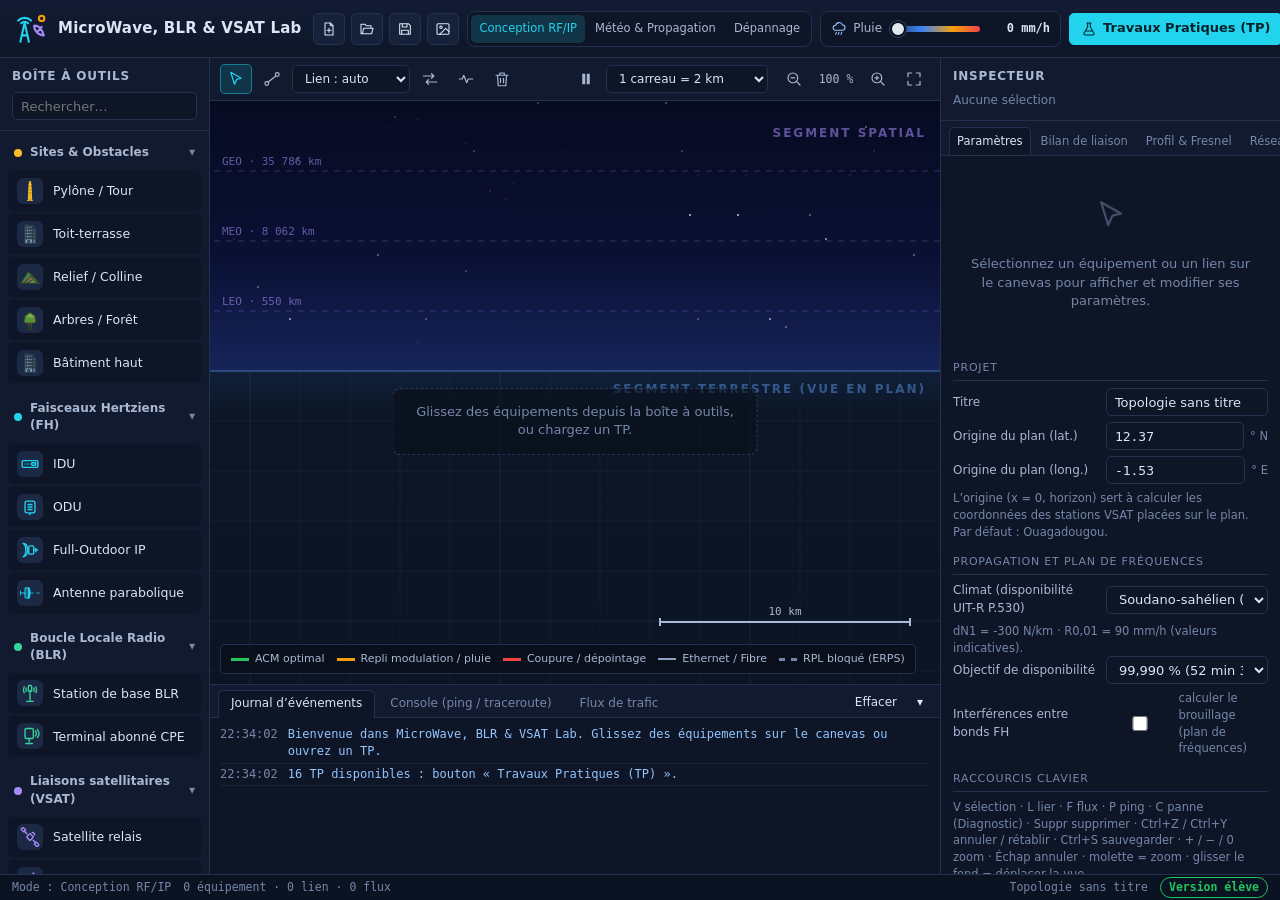
==== index.html @ 18a7faab "Publication du site (source : main bc0dd94)" ====
<!DOCTYPE html>
<html lang="fr">
<head>
  <meta charset="UTF-8" />
  <meta name="viewport" content="width=device-width, initial-scale=1.0" />
  <title>MicroWave, BLR &amp; VSAT Lab</title>
  <meta name="description" content="Simulateur pédagogique de réseaux Faisceaux Hertziens, Boucle Locale Radio et VSAT — Bac Pro Télécommunications." />
  <link rel="stylesheet" href="style.css" />
</head>
<body data-mode="design">

  <!-- =================================================================
       PLANCHE D'ICÔNES SVG (utilisée par la boîte à outils et le canevas)
       ================================================================= -->
  <svg xmlns="http://www.w3.org/2000/svg" class="sprite" aria-hidden="true">
    <defs>
      <!-- Sites & obstacles -->
      <symbol id="ico-tower" viewBox="0 0 60 200" preserveAspectRatio="xMidYMid meet"><g fill="none" stroke="currentColor" stroke-width="1.0" stroke-linecap="round" stroke-linejoin="round"><path d="M5 198 H55" vector-effect="non-scaling-stroke" /> <path d="M12 198 L24 10 H36 L48 198" vector-effect="non-scaling-stroke" /> <path d="M30 0 V10" vector-effect="non-scaling-stroke" /> <path d="M14 166 H46 M16 134 H44 M18 102 H42 M20 70 H40 M22 38 H38" vector-effect="non-scaling-stroke" /> <path d="M12 198 L46 166 M48 198 L14 166" vector-effect="non-scaling-stroke" /> <path d="M14 166 L44 134 M46 166 L16 134" vector-effect="non-scaling-stroke" /> <path d="M16 134 L42 102 M44 134 L18 102" vector-effect="non-scaling-stroke" /> <path d="M18 102 L40 70 M42 102 L20 70" vector-effect="non-scaling-stroke" /> <path d="M20 70 L38 38 M40 70 L22 38" vector-effect="non-scaling-stroke" /> <path d="M22 38 L36 10 M38 38 L24 10" vector-effect="non-scaling-stroke" /></g></symbol>
      <symbol id="ico-building" viewBox="0 0 90 130" preserveAspectRatio="xMidYMid meet"><g fill="none" stroke="#2b3a4a" stroke-width="1.0" stroke-linejoin="round"><rect x="12" y="18" width="50" height="110" fill="#7d9ab2" vector-effect="non-scaling-stroke" /> <rect x="62" y="36" width="20" height="92" fill="#597287" vector-effect="non-scaling-stroke" /> <rect x="9" y="12" width="56" height="6" fill="#9fb9ce" vector-effect="non-scaling-stroke" /> <rect x="60" y="31" width="24" height="5" fill="#7d9ab2" vector-effect="non-scaling-stroke" /> <rect x="18" y="4" width="12" height="8" fill="#6b8399" vector-effect="non-scaling-stroke" /> <line x1="72" y1="31" x2="72" y2="16" vector-effect="non-scaling-stroke" /> <line x1="67" y1="20" x2="77" y2="20" vector-effect="non-scaling-stroke" /> <g fill="#4a6073"> <rect x="18" y="26" width="8" height="12" vector-effect="non-scaling-stroke" /> <rect x="33" y="26" width="8" height="12" vector-effect="non-scaling-stroke" /> <rect x="48" y="26" width="8" height="12" vector-effect="non-scaling-stroke" /> <rect x="18" y="46" width="8" height="12" vector-effect="non-scaling-stroke" /> <rect x="33" y="46" width="8" height="12" vector-effect="non-scaling-stroke" /> <rect x="48" y="46" width="8" height="12" vector-effect="non-scaling-stroke" /> <rect x="18" y="66" width="8" height="12" vector-effect="non-scaling-stroke" /> <rect x="33" y="66" width="8" height="12" vector-effect="non-scaling-stroke" /> <rect x="48" y="66" width="8" height="12" vector-effect="non-scaling-stroke" /> <rect x="18" y="86" width="8" height="12" vector-effect="non-scaling-stroke" /> <rect x="33" y="86" width="8" height="12" vector-effect="non-scaling-stroke" /> <rect x="48" y="86" width="8" height="12" vector-effect="non-scaling-stroke" /> <rect x="68" y="46" width="8" height="12" vector-effect="non-scaling-stroke" /> <rect x="68" y="66" width="8" height="12" vector-effect="non-scaling-stroke" /> <rect x="68" y="86" width="8" height="12" vector-effect="non-scaling-stroke" /> </g> <rect x="30" y="108" width="14" height="20" fill="#4a6073" vector-effect="non-scaling-stroke" /> <line x1="4" y1="128" x2="86" y2="128" stroke-linecap="round" vector-effect="non-scaling-stroke" /></g></symbol>
      <symbol id="ico-obstacle" viewBox="0 0 120 80" preserveAspectRatio="xMidYMid meet"><g fill="none" stroke="#2c3e2e" stroke-width="1.0" stroke-linejoin="round"><polygon points="4,78 48,8 84,38 116,78" fill="#4b7b48" vector-effect="non-scaling-stroke" /> <polygon points="48,8 66,34 52,50 84,38" fill="#355e34" stroke="none" /> <polygon points="22,78 64,36 92,52 116,78" fill="#7c6d43" vector-effect="non-scaling-stroke" /> <polygon points="42,78 76,56 116,78" fill="#639647" vector-effect="non-scaling-stroke" /> <line x1="2" y1="78" x2="118" y2="78" stroke-linecap="round" vector-effect="non-scaling-stroke" /></g></symbol>
      <symbol id="ico-forest" viewBox="0 0 80 100" preserveAspectRatio="xMidYMid meet"><g fill="none" stroke="#2d3b22" stroke-width="1.0" stroke-linecap="round" stroke-linejoin="round"><path d="M35 98 L37 64 L28 52 M45 98 L43 64 L52 52 M40 66 V48" fill="#6e5338" vector-effect="non-scaling-stroke" /> <path d="M22 66 C10 66, 6 52, 14 44 C10 34, 18 22, 28 22 C32 10, 48 10, 52 22 C62 22, 70 34, 66 44 C74 52, 70 66, 58 66 Z" fill="#5b913b" vector-effect="non-scaling-stroke" /> <path d="M26 36 C26 26, 36 20, 44 24 C52 20, 60 28, 56 38" fill="#7ab34d" stroke="none" /> <line x1="20" y1="98" x2="60" y2="98" vector-effect="non-scaling-stroke" /></g></symbol>
      <!-- Faisceaux hertziens -->
      <symbol id="ico-idu" viewBox="0 0 24 24"><g fill="none" stroke="currentColor" stroke-width="1.6" stroke-linejoin="round"><rect x="2.5" y="8" width="19" height="8" rx="1.2"/><path d="M5.5 12h1M8 12h1M10.5 12h1"/><rect x="14" y="10.5" width="5" height="3" rx=".5"/></g></symbol>
      <symbol id="ico-odu" viewBox="0 0 24 24"><g fill="none" stroke="currentColor" stroke-width="1.6" stroke-linejoin="round"><rect x="6" y="5" width="12" height="14" rx="2.5"/><path d="M9 9h6M9 12h6M9 15h6M12 19v3"/></g></symbol>
      <symbol id="ico-fullOutdoor" viewBox="0 0 24 24"><g fill="none" stroke="currentColor" stroke-width="1.6" stroke-linejoin="round" stroke-linecap="round"><path d="M4 4c4 2.5 4 13.5 0 16"/><path d="M4 4c3.5 0 5 2 5 8s-1.5 8-5 8"/><rect x="10.5" y="7" width="6" height="10" rx="1.5"/><path d="M16.5 12H21M19 10v4"/></g></symbol>
      <symbol id="ico-antenna" viewBox="0 0 64 64" preserveAspectRatio="xMidYMid meet"><g fill="none" stroke="currentColor" stroke-width="1.0" stroke-linecap="round" stroke-linejoin="round"><path d="M0 26 V38" stroke-width="1.5" vector-effect="non-scaling-stroke" /> <path d="M0 32 H16" vector-effect="non-scaling-stroke" /> <rect x="16" y="16" width="12" height="32" rx="2" fill="currentColor" fill-opacity="0.25" vector-effect="non-scaling-stroke" /> <path d="M28 14 C34 14, 34 50, 28 50 Z" fill="currentColor" vector-effect="non-scaling-stroke" /> <line x1="34" y1="32" x2="62" y2="32" stroke-dasharray="3 3" stroke-opacity="0.7" vector-effect="non-scaling-stroke" /></g></symbol>
      <!-- BLR -->
      <symbol id="ico-blrBts" viewBox="0 0 24 24"><g fill="none" stroke="currentColor" stroke-width="1.6" stroke-linejoin="round" stroke-linecap="round"><path d="M12 22V9M8 22h8"/><rect x="10" y="3" width="4" height="7" rx="1"/><path d="M5 4.5a8 8 0 0 0 0 7M19 4.5a8 8 0 0 1 0 7M7.5 6a4.5 4.5 0 0 0 0 4M16.5 6a4.5 4.5 0 0 1 0 4"/></g></symbol>
      <symbol id="ico-blrCpe" viewBox="0 0 24 24"><g fill="none" stroke="currentColor" stroke-width="1.6" stroke-linejoin="round" stroke-linecap="round"><rect x="6" y="3" width="10" height="12" rx="1.5"/><path d="M11 15v4M7 21h8M18.5 6a5 5 0 0 1 0 6M20.8 4a8 8 0 0 1 0 10"/></g></symbol>
      <!-- VSAT -->
      <symbol id="ico-satellite" viewBox="0 0 24 24"><g fill="none" stroke="currentColor" stroke-width="1.6" stroke-linejoin="round" stroke-linecap="round"><rect x="9" y="9" width="6" height="6" rx="1" transform="rotate(45 12 12)"/><path d="m8.2 8.2-3-3M15.8 15.8l3 3"/><rect x="1.5" y="1.5" width="5" height="3.2" rx=".5" transform="rotate(45 4 3.1)"/><rect x="17.5" y="19.3" width="5" height="3.2" rx=".5" transform="rotate(45 20 20.9)"/><path d="M14.5 6.5a3 3 0 0 1 3 3"/></g></symbol>
      <symbol id="ico-hub" viewBox="0 0 24 24"><g fill="none" stroke="currentColor" stroke-width="1.6" stroke-linejoin="round" stroke-linecap="round"><path d="M3 9a9 9 0 0 0 12 8.5"/><path d="M3 9c3.5-1.5 9.5 2 12 8.5"/><path d="m9 13 6-8M15 5l1.5-1.5"/><path d="M9 14v4M5 22h10l-2-4H7z"/></g></symbol>
      <symbol id="ico-vsatAntenna" viewBox="0 0 24 24"><g fill="none" stroke="currentColor" stroke-width="1.6" stroke-linejoin="round" stroke-linecap="round"><path d="M4 7.5a8 8 0 0 0 10.5 9"/><path d="M4 7.5c3-1.3 8.3 2 10.5 9"/><path d="m9 12.5 6.5-5M15.5 7.5l1.2.6M10 15v5M7 21h6"/></g></symbol>
      <symbol id="ico-buc" viewBox="0 0 24 24"><g fill="none" stroke="currentColor" stroke-width="1.6" stroke-linejoin="round" stroke-linecap="round"><rect x="4" y="6" width="12" height="12" rx="1.5"/><path d="M16 12h5M18.5 9.5 21 12l-2.5 2.5M8 13.5l2-3 2 3"/></g></symbol>
      <symbol id="ico-lnb" viewBox="0 0 24 24"><g fill="none" stroke="currentColor" stroke-width="1.6" stroke-linejoin="round" stroke-linecap="round"><path d="M3 9h5l3-2v10l-3-2H3z"/><rect x="11" y="8" width="9" height="8" rx="1.5"/><path d="M14 13.5l1.5-3 1.5 3"/></g></symbol>
      <symbol id="ico-vsatModem" viewBox="0 0 24 24"><g fill="none" stroke="currentColor" stroke-width="1.6" stroke-linejoin="round" stroke-linecap="round"><rect x="2.5" y="9" width="19" height="8" rx="1.5"/><path d="M6 13h.01M9 13h.01M12 13h.01M15.5 13h3M8 9 6 4.5M16 9l2-4.5"/></g></symbol>
      <!-- Réseau IP -->
      <symbol id="ico-router" viewBox="0 0 24 24"><g fill="none" stroke="currentColor" stroke-width="1.6" stroke-linejoin="round" stroke-linecap="round"><ellipse cx="12" cy="12" rx="9.5" ry="6.5"/><path d="M7 10.5h4M9.5 8.5l2 2-2 2M17 13.5h-4M14.5 11.5l-2 2 2 2"/></g></symbol>
      <symbol id="ico-switch" viewBox="0 0 24 24"><g fill="none" stroke="currentColor" stroke-width="1.6" stroke-linejoin="round" stroke-linecap="round"><rect x="2" y="7" width="20" height="10" rx="1.5"/><path d="M6 10.5h9M13 9l2 1.5-2 1.5M18 13.5H9M11 12l-2 1.5 2 1.5"/></g></symbol>
      <symbol id="ico-gnodeb" viewBox="0 0 24 24"><g fill="none" stroke="currentColor" stroke-width="1.6" stroke-linejoin="round" stroke-linecap="round"><path d="M12 9v13M9 22h6M8 6l4 3 4-3"/><circle cx="12" cy="5" r="1.4"/><path d="M5.5 2.5a8 8 0 0 0 0 7M18.5 2.5a8 8 0 0 1 0 7"/></g></symbol>
      <symbol id="ico-ruralSite" viewBox="0 0 24 24"><g fill="none" stroke="currentColor" stroke-width="1.6" stroke-linejoin="round" stroke-linecap="round"><path d="M3 21h18M5 21v-8l5-4 5 4v8M9 21v-4h2v4"/><path d="m15 11 2.5-6.5L20 11M16 8.5h3M17.5 4.5V2"/></g></symbol>
      <symbol id="ico-bankAgency" viewBox="0 0 24 24"><g fill="none" stroke="currentColor" stroke-width="1.6" stroke-linejoin="round" stroke-linecap="round"><path d="M3 9h18L12 3zM5 9v9M9.5 9v9M14.5 9v9M19 9v9M3 21h18M3 18h18"/></g></symbol>
      <symbol id="ico-pc" viewBox="0 0 24 24"><g fill="none" stroke="currentColor" stroke-width="1.6" stroke-linejoin="round" stroke-linecap="round"><rect x="3" y="4" width="18" height="12" rx="1.5"/><path d="M8 21h8M12 16v5"/></g></symbol>
      <symbol id="ico-server" viewBox="0 0 24 24"><g fill="none" stroke="currentColor" stroke-width="1.6" stroke-linejoin="round" stroke-linecap="round"><rect x="5" y="3" width="14" height="6" rx="1"/><rect x="5" y="9" width="14" height="6" rx="1"/><rect x="5" y="15" width="14" height="6" rx="1"/><path d="M8 6h.01M8 12h.01M8 18h.01M12 6h4M12 12h4M12 18h4"/></g></symbol>
      <symbol id="ico-internet" viewBox="0 0 24 24"><g fill="none" stroke="currentColor" stroke-width="1.6" stroke-linejoin="round" stroke-linecap="round"><path d="M7 18h10.5a4 4 0 0 0 .6-7.95A6 6 0 0 0 6.5 9 4.5 4.5 0 0 0 7 18z"/></g></symbol>
      <!-- Outils -->
      <symbol id="ico-select" viewBox="0 0 24 24"><path fill="none" stroke="currentColor" stroke-width="1.6" stroke-linejoin="round" d="m5 3 14 8-6 1.5L10 19z"/></symbol>
      <symbol id="ico-link" viewBox="0 0 24 24"><g fill="none" stroke="currentColor" stroke-width="1.6" stroke-linecap="round"><circle cx="5" cy="18" r="2.5"/><circle cx="19" cy="6" r="2.5"/><path d="M7 16 17 8"/></g></symbol>
      <symbol id="ico-cut" viewBox="0 0 24 24"><g fill="none" stroke="currentColor" stroke-width="1.6" stroke-linecap="round"><circle cx="6" cy="18" r="2.5"/><circle cx="18" cy="18" r="2.5"/><path d="m7.8 16.2 10-12M16.2 16.2l-10-12"/></g></symbol>
      <symbol id="ico-delete" viewBox="0 0 24 24"><g fill="none" stroke="currentColor" stroke-width="1.6" stroke-linecap="round" stroke-linejoin="round"><path d="M4 7h16M9 7V4h6v3M6 7l1 14h10l1-14M10 11v6M14 11v6"/></g></symbol>
      <symbol id="ico-ping" viewBox="0 0 24 24"><g fill="none" stroke="currentColor" stroke-width="1.6" stroke-linecap="round" stroke-linejoin="round"><path d="M3 12h4l2-5 4 10 2-5h6"/></g></symbol>
      <symbol id="ico-flow" viewBox="0 0 24 24"><g fill="none" stroke="currentColor" stroke-width="1.6" stroke-linecap="round" stroke-linejoin="round"><path d="M3 8h14M14 5l3 3-3 3M21 16H7M10 13l-3 3 3 3"/></g></symbol>
      <symbol id="ico-zoomin" viewBox="0 0 24 24"><g fill="none" stroke="currentColor" stroke-width="1.6" stroke-linecap="round"><circle cx="10.5" cy="10.5" r="6.5"/><path d="m20 20-4.8-4.8M8 10.5h5M10.5 8v5"/></g></symbol>
      <symbol id="ico-zoomout" viewBox="0 0 24 24"><g fill="none" stroke="currentColor" stroke-width="1.6" stroke-linecap="round"><circle cx="10.5" cy="10.5" r="6.5"/><path d="m20 20-4.8-4.8M8 10.5h5"/></g></symbol>
      <symbol id="ico-fit" viewBox="0 0 24 24"><g fill="none" stroke="currentColor" stroke-width="1.6" stroke-linecap="round" stroke-linejoin="round"><path d="M4 9V4h5M20 9V4h-5M4 15v5h5M20 15v5h-5"/></g></symbol>
      <symbol id="ico-rain" viewBox="0 0 24 24"><g fill="none" stroke="currentColor" stroke-width="1.6" stroke-linecap="round" stroke-linejoin="round"><path d="M7 14h10a4 4 0 0 0 .5-7.97A5.5 5.5 0 0 0 7 6.5 3.75 3.75 0 0 0 7 14z"/><path d="m8 17-1 3M12 17l-1 3M16 17l-1 3"/></g></symbol>
      <symbol id="ico-book" viewBox="0 0 24 24"><g fill="none" stroke="currentColor" stroke-width="1.6" stroke-linejoin="round"><path d="M4 4.5A1.5 1.5 0 0 1 5.5 3H20v15H5.5A1.5 1.5 0 0 0 4 19.5z"/><path d="M4 19.5A1.5 1.5 0 0 0 5.5 21H20v-3"/></g></symbol>
      <symbol id="ico-lab" viewBox="0 0 24 24"><g fill="none" stroke="currentColor" stroke-width="1.6" stroke-linejoin="round" stroke-linecap="round"><path d="M9 3h6M10 3v6l-5.5 9.5A1.7 1.7 0 0 0 6 21h12a1.7 1.7 0 0 0 1.5-2.5L14 9V3"/><path d="M7.5 15h9"/></g></symbol>
      <symbol id="ico-new" viewBox="0 0 24 24"><g fill="none" stroke="currentColor" stroke-width="1.6" stroke-linejoin="round" stroke-linecap="round"><path d="M14 3H6v18h12V7z"/><path d="M14 3v4h4M12 11v6M9 14h6"/></g></symbol>
      <symbol id="ico-open" viewBox="0 0 24 24"><g fill="none" stroke="currentColor" stroke-width="1.6" stroke-linejoin="round"><path d="M3 6.5V19h16l2-8H7l-2 8M3 6.5V5h6l2 2h7v4"/></g></symbol>
      <symbol id="ico-save" viewBox="0 0 24 24"><g fill="none" stroke="currentColor" stroke-width="1.6" stroke-linejoin="round"><path d="M4 4h13l3 3v13H4z"/><path d="M8 4v5h7V4M7 20v-6h10v6"/></g></symbol>
      <symbol id="ico-image" viewBox="0 0 24 24"><g fill="none" stroke="currentColor" stroke-width="1.6" stroke-linejoin="round" stroke-linecap="round"><rect x="3" y="4" width="18" height="16" rx="1.5"/><circle cx="9" cy="9.5" r="1.8"/><path d="m21 16-5-5-9 9"/></g></symbol>
      <symbol id="ico-close" viewBox="0 0 24 24"><path fill="none" stroke="currentColor" stroke-width="1.8" stroke-linecap="round" d="M6 6l12 12M18 6 6 18"/></symbol>
      <symbol id="ico-play" viewBox="0 0 24 24"><path fill="currentColor" d="M8 5v14l11-7z"/></symbol>
      <symbol id="ico-pause" viewBox="0 0 24 24"><path fill="currentColor" d="M7 5h4v14H7zM13 5h4v14h-4z"/></symbol>
      <symbol id="ico-logo" viewBox="0 0 32 32"><g fill="none" stroke-linecap="round" stroke-linejoin="round"><path d="M6 28 10 10l4 18M7.3 22h5.4" stroke="#22d3ee" stroke-width="2"/><path d="M4 8a8.5 8.5 0 0 1 12 0M6.8 10.6a4.6 4.6 0 0 1 6.4 0" stroke="#22d3ee" stroke-width="2"/><path d="M19 13a9 9 0 0 0 9 9M19 13c4-1 8 4 9 9M22 19l4-5" stroke="#a78bfa" stroke-width="2"/><circle cx="26" cy="6" r="2.5" stroke="#f59e0b" stroke-width="2"/></g></symbol>
      <!-- Dessins étirables (profil de Fresnel) — d'après pylone.svg, immeuble.svg, relief.svg, arbre.svg, antenne_directionnelle.svg -->
      <symbol id="art-pylone" viewBox="0 0 60 200" preserveAspectRatio="none"><g fill="none" stroke="currentColor" stroke-width="2" stroke-linecap="round" stroke-linejoin="round"><path d="M5 198 H55" vector-effect="non-scaling-stroke" /> <path d="M12 198 L24 10 H36 L48 198" vector-effect="non-scaling-stroke" /> <path d="M30 0 V10" vector-effect="non-scaling-stroke" /> <path d="M14 166 H46 M16 134 H44 M18 102 H42 M20 70 H40 M22 38 H38" vector-effect="non-scaling-stroke" /> <path d="M12 198 L46 166 M48 198 L14 166" vector-effect="non-scaling-stroke" /> <path d="M14 166 L44 134 M46 166 L16 134" vector-effect="non-scaling-stroke" /> <path d="M16 134 L42 102 M44 134 L18 102" vector-effect="non-scaling-stroke" /> <path d="M18 102 L40 70 M42 102 L20 70" vector-effect="non-scaling-stroke" /> <path d="M20 70 L38 38 M40 70 L22 38" vector-effect="non-scaling-stroke" /> <path d="M22 38 L36 10 M38 38 L24 10" vector-effect="non-scaling-stroke" /></g></symbol>
      <symbol id="art-immeuble" viewBox="0 0 90 130" preserveAspectRatio="none"><g fill="none" stroke="#2b3a4a" stroke-width="2" stroke-linejoin="round"><rect x="12" y="18" width="50" height="110" fill="#7d9ab2" vector-effect="non-scaling-stroke" /> <rect x="62" y="36" width="20" height="92" fill="#597287" vector-effect="non-scaling-stroke" /> <rect x="9" y="12" width="56" height="6" fill="#9fb9ce" vector-effect="non-scaling-stroke" /> <rect x="60" y="31" width="24" height="5" fill="#7d9ab2" vector-effect="non-scaling-stroke" /> <rect x="18" y="4" width="12" height="8" fill="#6b8399" vector-effect="non-scaling-stroke" /> <line x1="72" y1="31" x2="72" y2="16" vector-effect="non-scaling-stroke" /> <line x1="67" y1="20" x2="77" y2="20" vector-effect="non-scaling-stroke" /> <g fill="#4a6073"> <rect x="18" y="26" width="8" height="12" vector-effect="non-scaling-stroke" /> <rect x="33" y="26" width="8" height="12" vector-effect="non-scaling-stroke" /> <rect x="48" y="26" width="8" height="12" vector-effect="non-scaling-stroke" /> <rect x="18" y="46" width="8" height="12" vector-effect="non-scaling-stroke" /> <rect x="33" y="46" width="8" height="12" vector-effect="non-scaling-stroke" /> <rect x="48" y="46" width="8" height="12" vector-effect="non-scaling-stroke" /> <rect x="18" y="66" width="8" height="12" vector-effect="non-scaling-stroke" /> <rect x="33" y="66" width="8" height="12" vector-effect="non-scaling-stroke" /> <rect x="48" y="66" width="8" height="12" vector-effect="non-scaling-stroke" /> <rect x="18" y="86" width="8" height="12" vector-effect="non-scaling-stroke" /> <rect x="33" y="86" width="8" height="12" vector-effect="non-scaling-stroke" /> <rect x="48" y="86" width="8" height="12" vector-effect="non-scaling-stroke" /> <rect x="68" y="46" width="8" height="12" vector-effect="non-scaling-stroke" /> <rect x="68" y="66" width="8" height="12" vector-effect="non-scaling-stroke" /> <rect x="68" y="86" width="8" height="12" vector-effect="non-scaling-stroke" /> </g> <rect x="30" y="108" width="14" height="20" fill="#4a6073" vector-effect="non-scaling-stroke" /> <line x1="4" y1="128" x2="86" y2="128" stroke-linecap="round" vector-effect="non-scaling-stroke" /></g></symbol>
      <symbol id="art-relief" viewBox="0 0 120 80" preserveAspectRatio="none"><g fill="none" stroke="#2c3e2e" stroke-width="2" stroke-linejoin="round"><polygon points="4,78 48,8 84,38 116,78" fill="#4b7b48" vector-effect="non-scaling-stroke" /> <polygon points="48,8 66,34 52,50 84,38" fill="#355e34" stroke="none" /> <polygon points="22,78 64,36 92,52 116,78" fill="#7c6d43" vector-effect="non-scaling-stroke" /> <polygon points="42,78 76,56 116,78" fill="#639647" vector-effect="non-scaling-stroke" /> <line x1="2" y1="78" x2="118" y2="78" stroke-linecap="round" vector-effect="non-scaling-stroke" /></g></symbol>
      <symbol id="art-antenne" viewBox="0 0 64 64" preserveAspectRatio="none"><g fill="none" stroke="currentColor" stroke-width="2" stroke-linecap="round" stroke-linejoin="round"><path d="M0 26 V38" stroke-width="3" vector-effect="non-scaling-stroke" /> <path d="M0 32 H16" vector-effect="non-scaling-stroke" /> <rect x="16" y="16" width="12" height="32" rx="2" fill="currentColor" fill-opacity="0.25" vector-effect="non-scaling-stroke" /> <path d="M28 14 C34 14, 34 50, 28 50 Z" fill="currentColor" vector-effect="non-scaling-stroke" /> <line x1="34" y1="32" x2="62" y2="32" stroke-dasharray="3 3" stroke-opacity="0.7" vector-effect="non-scaling-stroke" /></g></symbol>
      <symbol id="art-arbre" viewBox="0 0 80 100" preserveAspectRatio="none"><g fill="none" stroke="#2d3b22" stroke-width="2" stroke-linecap="round" stroke-linejoin="round"><path d="M35 98 L37 64 L28 52 M45 98 L43 64 L52 52 M40 66 V48" fill="#6e5338" vector-effect="non-scaling-stroke" /> <path d="M22 66 C10 66, 6 52, 14 44 C10 34, 18 22, 28 22 C32 10, 48 10, 52 22 C62 22, 70 34, 66 44 C74 52, 70 66, 58 66 Z" fill="#5b913b" vector-effect="non-scaling-stroke" /> <path d="M26 36 C26 26, 36 20, 44 24 C52 20, 60 28, 56 38" fill="#7ab34d" stroke="none" /> <line x1="20" y1="98" x2="60" y2="98" vector-effect="non-scaling-stroke" /></g></symbol>
    </defs>
  </svg>

  <!-- =================================================================
       1. BARRE SUPÉRIEURE
       ================================================================= -->
  <header class="topbar">
    <div class="brand">
      <svg class="brand-logo"><use href="#ico-logo"/></svg>
      <div class="brand-text">
        <h1>MicroWave, BLR &amp; VSAT Lab</h1>
        <span class="brand-sub">Simulateur de réseaux hertziens &amp; satellitaires — Bac Pro Télécoms</span>
      </div>
    </div>

    <div class="topbar-group file-group" role="group" aria-label="Fichier">
      <button class="btn" id="btn-new" title="Nouvelle topologie (vide)"><svg class="i"><use href="#ico-new"/></svg><span>Nouveau</span></button>
      <button class="btn" id="btn-open" title="Ouvrir une topologie JSON"><svg class="i"><use href="#ico-open"/></svg><span>Ouvrir</span></button>
      <button class="btn" id="btn-save" title="Sauvegarder la topologie au format JSON"><svg class="i"><use href="#ico-save"/></svg><span>Sauvegarder</span></button>
      <button class="btn btn-icon" id="btn-export-svg" title="Exporter le schéma en image (SVG) pour le compte rendu"><svg class="i"><use href="#ico-image"/></svg></button>
      <input type="file" id="file-input" accept=".json,application/json" hidden />
    </div>

    <div class="topbar-group mode-switch" role="radiogroup" aria-label="Mode de travail">
      <button class="mode-btn active" data-mode="design" role="radio" aria-checked="true" title="Placer, relier et configurer les équipements">Conception RF/IP</button>
      <button class="mode-btn" data-mode="weather" role="radio" aria-checked="false" title="Étudier la pluie et la propagation">Météo &amp; Propagation</button>
      <button class="mode-btn" data-mode="diag" role="radio" aria-checked="false" title="Couper des liens, dépointer, tester la résilience">Diagnostic / Pannes</button>
    </div>

    <div class="topbar-group rain-control" title="Intensité de pluie appliquée aux liaisons (0 à 100 mm/h)">
      <svg class="i rain-icon"><use href="#ico-rain"/></svg>
      <label for="rain-slider" class="rain-label">Pluie</label>
      <input type="range" id="rain-slider" min="0" max="100" step="1" value="0" />
      <output id="rain-value" for="rain-slider">0 mm/h</output>
      <span id="rain-desc" class="rain-desc">Ciel clair</span>
    </div>

    <div class="topbar-group">
      <button class="btn btn-accent" id="btn-labs"><svg class="i"><use href="#ico-lab"/></svg><span>Travaux Pratiques (TP)</span></button>
      <button class="btn" id="btn-docs"><svg class="i"><use href="#ico-book"/></svg><span>Documentation</span></button>
    </div>
  </header>

  <main class="layout">

    <!-- ===============================================================
         2. PANNEAU GAUCHE — BOÎTE À OUTILS
         =============================================================== -->
    <aside class="panel toolbox" id="toolbox" aria-label="Boîte à outils">
      <div class="panel-head">
        <h2>Boîte à outils</h2>
        <input type="search" id="palette-search" class="search" placeholder="Rechercher…" aria-label="Rechercher un équipement" />
      </div>
      <div class="panel-body palette" id="palette">

        <details class="pal-group" open>
          <summary><span class="dot dot-site"></span>Sites &amp; Obstacles</summary>
          <div class="pal-items">
            <div class="pal-item" draggable="true" data-type="tower"><svg><use href="#ico-tower"/></svg><span>Pylône / Tour<small>15 à 150 m</small></span></div>
            <div class="pal-item" draggable="true" data-type="building"><svg><use href="#ico-building"/></svg><span>Toit-terrasse<small>Immeuble R+N</small></span></div>
            <div class="pal-item" draggable="true" data-type="obstacle:hill"><svg><use href="#ico-obstacle"/></svg><span>Relief / Colline<small>Obstacle naturel · Fresnel</small></span></div>
            <div class="pal-item" draggable="true" data-type="obstacle:forest"><svg><use href="#ico-forest"/></svg><span>Arbres / Forêt<small>Végétation sur le trajet</small></span></div>
            <div class="pal-item" draggable="true" data-type="obstacle:building"><svg><use href="#ico-building"/></svg><span>Bâtiment haut<small>Obstacle urbain</small></span></div>
          </div>
        </details>

        <details class="pal-group" open>
          <summary><span class="dot dot-fh"></span>Faisceaux Hertziens (FH)</summary>
          <div class="pal-items">
            <div class="pal-item" draggable="true" data-type="idu"><svg><use href="#ico-idu"/></svg><span>IDU<small>Indoor Unit hybride/IP</small></span></div>
            <div class="pal-item" draggable="true" data-type="odu"><svg><use href="#ico-odu"/></svg><span>ODU<small>Émetteur-récepteur RF</small></span></div>
            <div class="pal-item" draggable="true" data-type="fullOutdoor"><svg><use href="#ico-fullOutdoor"/></svg><span>Full-Outdoor IP<small>Radio tout-en-un PoE++</small></span></div>
            <div class="pal-item" draggable="true" data-type="antenna"><svg><use href="#ico-antenna"/></svg><span>Antenne parabolique<small>0,3 à 2,4 m · XPIC</small></span></div>
          </div>
        </details>

        <details class="pal-group" open>
          <summary><span class="dot dot-blr"></span>Boucle Locale Radio (BLR)</summary>
          <div class="pal-items">
            <div class="pal-item" draggable="true" data-type="blrBts"><svg><use href="#ico-blrBts"/></svg><span>Station de base BLR<small>Secteur 90°/120°</small></span></div>
            <div class="pal-item" draggable="true" data-type="blrCpe"><svg><use href="#ico-blrCpe"/></svg><span>Terminal abonné CPE<small>Outdoor / Indoor</small></span></div>
          </div>
        </details>

        <details class="pal-group" open>
          <summary><span class="dot dot-vsat"></span>Liaisons satellitaires (VSAT)</summary>
          <div class="pal-items">
            <div class="pal-item" draggable="true" data-type="satellite"><svg><use href="#ico-satellite"/></svg><span>Satellite relais<small>GEO / MEO / LEO</small></span></div>
            <div class="pal-item" draggable="true" data-type="hub"><svg><use href="#ico-hub"/></svg><span>Hub / Téléport<small>Antenne 4,5 à 9 m · HPA</small></span></div>
            <div class="pal-item" draggable="true" data-type="vsatAntenna"><svg><use href="#ico-vsatAntenna"/></svg><span>Antenne VSAT<small>0,75 à 2,4 m</small></span></div>
            <div class="pal-item" draggable="true" data-type="buc"><svg><use href="#ico-buc"/></svg><span>BUC<small>Ampli. montant 2 à 16 W</small></span></div>
            <div class="pal-item" draggable="true" data-type="lnb"><svg><use href="#ico-lnb"/></svg><span>LNB<small>Récepteur faible bruit</small></span></div>
            <div class="pal-item" draggable="true" data-type="vsatModem"><svg><use href="#ico-vsatModem"/></svg><span>Modem satellite IP<small>DVB-S2X · ACM</small></span></div>
          </div>
        </details>

        <details class="pal-group" open>
          <summary><span class="dot dot-ip"></span>Réseau IP / MPLS</summary>
          <div class="pal-items">
            <div class="pal-item" draggable="true" data-type="router"><svg><use href="#ico-router"/></svg><span>Routeur IP/MPLS<small>PE / P · OSPF · LSP</small></span></div>
            <div class="pal-item" draggable="true" data-type="switch"><svg><use href="#ico-switch"/></svg><span>Switch Carrier Eth.<small>VLAN · QoS · ERPS</small></span></div>
            <div class="pal-item" draggable="true" data-type="gnodeb"><svg><use href="#ico-gnodeb"/></svg><span>BTS / gNodeB<small>Station mobile</small></span></div>
            <div class="pal-item" draggable="true" data-type="ruralSite"><svg><use href="#ico-ruralSite"/></svg><span>Site rural / minier<small>Terminal distant</small></span></div>
            <div class="pal-item" draggable="true" data-type="bankAgency"><svg><use href="#ico-bankAgency"/></svg><span>Agence bancaire<small>PC · Téléphonie IP</small></span></div>
            <div class="pal-item" draggable="true" data-type="pc"><svg><use href="#ico-pc"/></svg><span>PC / Téléphone IP<small>Poste utilisateur</small></span></div>
            <div class="pal-item" draggable="true" data-type="server"><svg><use href="#ico-server"/></svg><span>Serveur<small>Siège / data center</small></span></div>
            <div class="pal-item" draggable="true" data-type="internet"><svg><use href="#ico-internet"/></svg><span>Internet / Cœur<small>Nuage opérateur</small></span></div>
          </div>
        </details>

        <div class="pal-help">
          <p><b>Glisser</b> un équipement sur le canevas. <b>Outil Lier</b> (L) : cliquer deux équipements pour les relier — le type de lien (FH, BLR, VSAT, Ethernet…) est déduit automatiquement. <b>Hauteur d’un pylône</b> : tirez la poignée à son sommet (15 à 150 m).</p>
        </div>
      </div>
    </aside>

    <!-- ===============================================================
         3. ZONE CENTRALE — CANEVAS
         =============================================================== -->
    <section class="workspace" aria-label="Espace de travail">
      <div class="canvas-toolbar" role="toolbar" aria-label="Outils du canevas">
        <div class="tool-group">
          <button class="tool active" data-tool="select" title="Sélection / déplacement (V)"><svg><use href="#ico-select"/></svg></button>
          <button class="tool" data-tool="link" title="Relier deux équipements (L)"><svg><use href="#ico-link"/></svg></button>
          <select id="link-medium" class="select-sm" title="Type de lien filaire à créer">
            <option value="auto">Lien : auto</option>
            <option value="ethernet">Câble Ethernet (RJ45)</option>
            <option value="fiber">Fibre optique</option>
          </select>
          <button class="tool" data-tool="flow" title="Créer un flux de trafic entre deux terminaux (F)"><svg><use href="#ico-flow"/></svg></button>
          <button class="tool" data-tool="ping" title="Ping / traceroute entre deux terminaux (P)"><svg><use href="#ico-ping"/></svg></button>
          <button class="tool diag-only" data-tool="cut" title="Couper / rétablir un lien (C)"><svg><use href="#ico-cut"/></svg></button>
          <button class="tool" data-tool="delete" title="Supprimer un élément (Suppr)"><svg><use href="#ico-delete"/></svg></button>
        </div>
        <div class="tool-group">
          <button class="btn btn-xs weather-only" id="btn-storm" title="Faire passer un orage : la pluie monte de 0 à 100 mm/h puis redescend"><svg class="i"><use href="#ico-rain"/></svg><span>Simuler un orage</span></button>
          
          <span class="clock-ctl moving-only" title="Horloge de simulation : fait défiler les satellites LEO / MEO">
            <button class="tool" id="btn-clock" title="Lancer / arrêter l’horloge de simulation (satellites défilants)"><svg><use href="#ico-play"/></svg></button>
            <select id="clock-speed" class="select-sm" title="Vitesse de l’horloge"><option value="1">×1</option><option value="10">×10</option><option value="60" selected>×60</option><option value="300">×300</option></select>
            <span id="clock-time" class="zoom-value">T+0:00</span>
          </span>
          <button class="tool" id="btn-anim" title="Animer les flux IP/VLAN"><svg><use href="#ico-pause"/></svg></button>
          <label class="scale-ctl" title="Échelle du plan : distance représentée par un carreau de la grille">
            <span class="scale-txt">Échelle</span>
            <select id="scale-select" class="select-sm">
              <option value="0.25">1 carreau = 0,25 km</option>
              <option value="0.5">1 carreau = 0,5 km</option>
              <option value="1">1 carreau = 1 km</option>
              <option value="2" selected>1 carreau = 2 km</option>
              <option value="5">1 carreau = 5 km</option>
              <option value="10">1 carreau = 10 km</option>
            </select>
          </label>
          <button class="tool" id="btn-zoom-out" title="Zoom arrière (−)"><svg><use href="#ico-zoomout"/></svg></button>
          <span id="zoom-value" class="zoom-value">100 %</span>
          <button class="tool" id="btn-zoom-in" title="Zoom avant (+)"><svg><use href="#ico-zoomin"/></svg></button>
          <button class="tool" id="btn-zoom-fit" title="Tout afficher (0)"><svg><use href="#ico-fit"/></svg></button>
        </div>
      </div>

      <div class="canvas-wrap" id="canvas-wrap">
        <svg id="canvas" xmlns="http://www.w3.org/2000/svg" role="application" aria-label="Topologie du réseau">
          <defs id="canvas-defs"></defs>
          <g id="viewport">
            <g id="layer-background"></g>
            <g id="layer-grid"></g>
            <g id="layer-links"></g>
            <g id="layer-beams"></g>
            <g id="layer-nodes"></g>
            <g id="layer-packets"></g>
            <g id="layer-overlay"></g>
          </g>
        </svg>
        <div class="canvas-legend" id="canvas-legend">
          <span><i class="lg lg-ok"></i>ACM optimal</span>
          <span><i class="lg lg-deg"></i>Repli modulation / pluie</span>
          <span><i class="lg lg-down"></i>Coupure / dépointage</span>
          <span><i class="lg lg-wire"></i>Ethernet / Fibre</span>
          <span><i class="lg lg-blocked"></i>RPL bloqué (ERPS)</span>
        </div>
        <div class="canvas-hint" id="canvas-hint">Glissez des équipements depuis la boîte à outils, ou chargez un TP.</div>
        <div class="toast-zone" id="toast-zone" aria-live="polite"></div>
      </div>

      <!-- Console / Journal (bas du canevas) -->
      <div class="console" id="console">
        <div class="console-tabs" role="tablist">
          <button class="ctab active" data-ctab="log" role="tab">Journal d’événements</button>
          <button class="ctab" data-ctab="term" role="tab">Console (ping / traceroute)</button>
          <button class="ctab" data-ctab="flows" role="tab">Flux de trafic</button>
          <span class="console-spacer"></span>
          <button class="btn btn-ghost btn-xs" id="btn-console-clear" title="Effacer">Effacer</button>
          <button class="btn btn-ghost btn-xs" id="btn-console-toggle" title="Réduire / agrandir">▾</button>
        </div>
        <div class="console-body">
          <div class="cpane active" id="cpane-log"><ul class="log-list" id="log-list"></ul></div>
          <div class="cpane" id="cpane-term"><pre class="terminal" id="terminal">MicroWave, BLR &amp; VSAT Lab — Console
Utilisez l’outil Ping (P) puis cliquez sur deux terminaux.
</pre></div>
          <div class="cpane" id="cpane-flows"><div id="flows-table"></div></div>
        </div>
      </div>
    </section>

    <!-- ===============================================================
         4. PANNEAU DROIT — INSPECTEUR & ANALYSEURS
         =============================================================== -->
    <aside class="panel inspector" id="inspector" aria-label="Inspecteur">
      <div class="panel-head">
        <h2 id="insp-title">Inspecteur</h2>
        <span id="insp-subtitle" class="insp-sub">Aucune sélection</span>
      </div>
      <div class="insp-tabs" role="tablist">
        <button class="itab active" data-itab="props" role="tab">Paramètres</button>
        <button class="itab" data-itab="budget" role="tab">Bilan de liaison</button>
        <button class="itab" data-itab="profile" role="tab">Profil &amp; Fresnel</button>
        <button class="itab" data-itab="network" role="tab">Réseau</button>
      </div>
      <div class="panel-body insp-body">
        <div class="ipane active" id="ipane-props">
          <div class="empty-state">
            <svg><use href="#ico-select"/></svg>
            <p>Sélectionnez un équipement ou un lien sur le canevas pour afficher et modifier ses paramètres.</p>
          </div>
        </div>
        <div class="ipane" id="ipane-budget">
          <div class="empty-state"><p>Sélectionnez une liaison radio (FH, BLR ou VSAT) pour afficher son bilan détaillé pas à pas.</p></div>
        </div>
        <div class="ipane" id="ipane-profile">
          <div class="empty-state"><p>Sélectionnez une liaison FH ou BLR pour afficher le profil de terrain et la 1ère zone de Fresnel.</p></div>
        </div>
        <div class="ipane" id="ipane-network">
          <div class="empty-state"><p>Vue d’ensemble : anneaux ERPS, LSP MPLS, VLAN et charge des liens.</p></div>
        </div>
      </div>
    </aside>
  </main>

  <!-- Barre d'état -->
  <footer class="statusbar">
    <span id="st-mode">Mode : Conception RF/IP</span>
    <span id="st-counts">0 équipement · 0 lien</span>
    <span id="st-health"></span>
    <span class="st-spacer"></span>
    <span id="st-coords">x = — km · y = — km</span>
    <span id="st-file">Topologie sans titre</span>
    <span id="st-edition" class="edition-badge"></span>
    
  </footer>

  <!-- =================================================================
       FENÊTRES MODALES
       ================================================================= -->

  <!-- Travaux Pratiques -->
  <div class="modal" id="modal-labs" role="dialog" aria-modal="true" aria-labelledby="labs-title" hidden>
    <div class="modal-box modal-wide">
      <div class="modal-head">
        <h2 id="labs-title">Activités pédagogiques</h2>
        <button class="btn btn-icon btn-ghost modal-close" data-close="modal-labs" title="Fermer"><svg class="i"><use href="#ico-close"/></svg></button>
      </div>
      <div class="modal-split">
        <nav class="modal-nav" id="labs-list" aria-label="Liste des activités"></nav>
        <article class="modal-content" id="labs-detail"></article>
      </div>
    </div>
  </div>

  <!-- Documentation -->
  <div class="modal" id="modal-docs" role="dialog" aria-modal="true" aria-labelledby="docs-title" hidden>
    <div class="modal-box modal-wide">
      <div class="modal-head">
        <h2 id="docs-title">Cours FH, BLR, VSAT &amp; Microwave IP</h2>
        <button class="btn btn-icon btn-ghost modal-close" data-close="modal-docs" title="Fermer"><svg class="i"><use href="#ico-close"/></svg></button>
      </div>
      <div class="modal-split">
        <nav class="modal-nav" id="docs-toc" aria-label="Sommaire du cours"></nav>
        <article class="modal-content doc" id="docs-content"></article>
      </div>
    </div>
  </div>

  <!-- Boîte de dialogue générique (flux, confirmation…) -->
  <div class="modal" id="modal-dialog" role="dialog" aria-modal="true" aria-labelledby="dialog-title" hidden>
    <div class="modal-box modal-small">
      <div class="modal-head">
        <h2 id="dialog-title">Dialogue</h2>
        <button class="btn btn-icon btn-ghost modal-close" data-close="modal-dialog" title="Fermer"><svg class="i"><use href="#ico-close"/></svg></button>
      </div>
      <div class="modal-content" id="dialog-body"></div>
      <div class="modal-foot" id="dialog-foot"></div>
    </div>
  </div>

  <!-- Panneau flottant de consignes du TP en cours -->
  <div class="lab-coach" id="lab-coach" hidden>
    <div class="coach-head">
      <span class="coach-badge" id="coach-badge">TP</span>
      <strong id="coach-title"></strong>
      <button class="btn btn-icon btn-ghost btn-xs" id="coach-min" title="Réduire">▾</button>
      <button class="btn btn-icon btn-ghost btn-xs" id="coach-close" title="Fermer le TP"><svg class="i"><use href="#ico-close"/></svg></button>
    </div>
    <div class="coach-body" id="coach-body"></div>
    <div class="coach-foot">
      <button class="btn btn-xs" id="coach-prev">◀ Étape précédente</button>
      <span id="coach-progress"></span>
      <button class="btn btn-xs btn-accent" id="coach-next">Étape suivante ▶</button>
    </div>
  </div>

  <noscript><div class="noscript">JavaScript doit être activé pour utiliser le simulateur.</div></noscript>

  <!-- Scripts (ordre important : moteurs → TP → interface) -->
  <script src="edition.js"></script>
  <script src="radio_physics.js"></script>
  <script src="sat_physics.js"></script>
  <script src="ip_network.js"></script>
  <script src="pannes.js"></script>
  <script src="tutorials.js"></script>
  <script src="labs.js"></script>
  <script src="exercises.js"></script>
  <script src="exam.js"></script>
  <script src="app.js"></script>
</body>
</html>
---- style.css ----
/* =====================================================================
 * style.css — MicroWave, BLR & VSAT Lab
 * Thème sombre « logiciel d'ingénierie télécoms », 100 % hors-ligne
 * (polices système, aucune ressource externe).
 * ===================================================================== */

/* ------------------------------------------------------------------
 * 1. JETONS DE DESIGN
 * ------------------------------------------------------------------ */
:root {
  --bg: #0a0f1c;
  --bg-2: #0e1526;
  --panel: #111a2e;
  --panel-2: #16213a;
  --panel-3: #1c2945;
  --border: #23314f;
  --border-2: #2f4166;
  --text: #dbe5f5;
  --text-2: #a9b8d3;
  --muted: #7587a8;
  --accent: #22d3ee;
  --accent-2: #0ea5c6;
  --accent-ink: #04222b;
  --violet: #a78bfa;
  --ok: #22c55e;
  --warn: #f59e0b;
  --err: #ef4444;
  --info: #60a5fa;
  --fh: #22d3ee;
  --blr: #34d399;
  --vsat: #a78bfa;
  --ip: #f472b6;
  --site: #fbbf24;
  --wire: #8ea3c7;
  --fiber: #fb923c;
  --space-1: #03050d;
  --space-2: #0b1030;
  --earth-1: #0c1626;
  --earth-2: #0a1320;
  --grid: rgba(120, 150, 200, 0.07);
  --grid-major: rgba(120, 150, 200, 0.13);
  --shadow: 0 10px 30px rgba(0, 0, 0, 0.45);
  --radius: 8px;
  --radius-sm: 5px;
  --font: system-ui, -apple-system, 'Segoe UI', Roboto, Ubuntu, 'Helvetica Neue', Arial, sans-serif;
  --mono: ui-monospace, 'SFMono-Regular', 'Cascadia Mono', Consolas, 'DejaVu Sans Mono', 'Liberation Mono', monospace;
  --topbar-h: 58px;
  --status-h: 26px;
  --left-w: 250px;
  --right-w: 380px;
  --console-h: 190px;
}

/* ------------------------------------------------------------------
 * 2. BASE
 * ------------------------------------------------------------------ */
*,
*::before,
*::after {
  box-sizing: border-box;
}
html,
body {
  height: 100%;
  margin: 0;
}
body {
  background: var(--bg);
  color: var(--text);
  font-family: var(--font);
  font-size: 13px;
  line-height: 1.45;
  overflow: hidden;
  -webkit-font-smoothing: antialiased;
}
button,
input,
select,
textarea {
  font: inherit;
  color: inherit;
}
h1,
h2,
h3,
h4 {
  margin: 0;
  font-weight: 600;
}
a {
  color: var(--accent);
}
.sprite {
  position: absolute;
  width: 0;
  height: 0;
  overflow: hidden;
}
.i {
  width: 16px;
  height: 16px;
  flex: none;
}
:focus-visible {
  outline: 2px solid var(--accent);
  outline-offset: 2px;
}
::-webkit-scrollbar {
  width: 10px;
  height: 10px;
}
::-webkit-scrollbar-track {
  background: transparent;
}
::-webkit-scrollbar-thumb {
  background: var(--border-2);
  border-radius: 10px;
  border: 2px solid var(--panel);
}
::-webkit-scrollbar-thumb:hover {
  background: #3d5482;
}
* {
  scrollbar-color: var(--border-2) transparent;
  scrollbar-width: thin;
}
.noscript {
  position: fixed;
  inset: 0;
  display: grid;
  place-items: center;
  background: var(--bg);
  color: var(--err);
  font-size: 18px;
  z-index: 999;
}

/* ------------------------------------------------------------------
 * 3. BOUTONS & CONTRÔLES
 * ------------------------------------------------------------------ */
.btn {
  display: inline-flex;
  align-items: center;
  gap: 6px;
  height: 32px;
  padding: 0 11px;
  background: var(--panel-2);
  border: 1px solid var(--border);
  border-radius: var(--radius-sm);
  color: var(--text);
  cursor: pointer;
  white-space: nowrap;
  transition: background 0.15s, border-color 0.15s, color 0.15s;
}
.btn:hover {
  background: var(--panel-3);
  border-color: var(--border-2);
}
.btn:active {
  transform: translateY(1px);
}
.btn:disabled {
  opacity: 0.45;
  cursor: not-allowed;
}
.btn-accent {
  background: var(--accent);
  border-color: var(--accent);
  color: var(--accent-ink);
  font-weight: 600;
}
.btn-accent:hover {
  background: #67e8f9;
  border-color: #67e8f9;
}
.btn-danger {
  background: rgba(239, 68, 68, 0.15);
  border-color: rgba(239, 68, 68, 0.5);
  color: #fca5a5;
}
.btn-danger:hover {
  background: rgba(239, 68, 68, 0.28);
}
.btn-ghost {
  background: transparent;
  border-color: transparent;
}
.btn-ghost:hover {
  background: var(--panel-3);
}
.btn-icon {
  width: 32px;
  padding: 0;
  justify-content: center;
}
.btn-xs {
  height: 24px;
  padding: 0 8px;
  font-size: 12px;
}
.btn-xs.btn-icon {
  width: 24px;
  padding: 0;
}

input[type='text'],
input[type='number'],
input[type='search'],
input[type='password'],
select,
textarea {
  height: 28px;
  padding: 0 8px;
  background: var(--bg-2);
  border: 1px solid var(--border);
  border-radius: var(--radius-sm);
  color: var(--text);
  min-width: 0;
}
textarea {
  height: auto;
  padding: 6px 8px;
  resize: vertical;
}
input:focus,
select:focus,
textarea:focus {
  border-color: var(--accent-2);
  outline: none;
  box-shadow: 0 0 0 2px rgba(34, 211, 238, 0.18);
}
input[type='number'] {
  font-family: var(--mono);
}
input:invalid {
  border-color: var(--err);
}
.select-sm {
  height: 28px;
  font-size: 12px;
}
input[type='checkbox'] {
  accent-color: var(--accent);
  width: 15px;
  height: 15px;
}
input[type='range'] {
  accent-color: var(--accent);
}

/* ------------------------------------------------------------------
 * 4. BARRE SUPÉRIEURE
 * ------------------------------------------------------------------ */
.topbar {
  height: var(--topbar-h);
  display: flex;
  align-items: center;
  gap: 14px;
  padding: 0 14px;
  background: linear-gradient(180deg, #121c33, #0e1628);
  border-bottom: 1px solid var(--border);
  position: relative;
  z-index: 20;
}
.brand {
  display: flex;
  align-items: center;
  gap: 10px;
  flex: none;
  margin-right: 4px;
}
.brand-logo {
  width: 34px;
  height: 34px;
  flex: none;
}
.brand-text h1 {
  font-size: 15px;
  letter-spacing: 0.2px;
  white-space: nowrap;
}
.brand-sub {
  display: block;
  font-size: 11px;
  color: var(--muted);
  white-space: nowrap;
}
.topbar-group {
  display: flex;
  align-items: center;
  gap: 6px;
}
.topbar-group:last-child {
  margin-left: auto;
}

/* Sélecteur de mode */
.mode-switch {
  background: var(--bg-2);
  border: 1px solid var(--border);
  border-radius: var(--radius);
  padding: 3px;
  gap: 2px;
}
.mode-btn {
  height: 28px;
  padding: 0 11px;
  background: transparent;
  border: 0;
  border-radius: var(--radius-sm);
  color: var(--text-2);
  cursor: pointer;
  white-space: nowrap;
  font-size: 12.5px;
}
.mode-btn:hover {
  color: var(--text);
  background: var(--panel-2);
}
.mode-btn.active[data-mode='design'] {
  background: rgba(34, 211, 238, 0.16);
  color: var(--accent);
}
.mode-btn.active[data-mode='weather'] {
  background: rgba(96, 165, 250, 0.18);
  color: #93c5fd;
}
.mode-btn.active[data-mode='diag'] {
  background: rgba(239, 68, 68, 0.16);
  color: #fca5a5;
}

/* Curseur de pluie */
.rain-control {
  background: var(--bg-2);
  border: 1px solid var(--border);
  border-radius: var(--radius);
  padding: 3px 10px;
  height: 36px;
}
.rain-icon {
  color: #93c5fd;
}
.rain-label {
  font-size: 12px;
  color: var(--text-2);
}
#rain-slider {
  width: 130px;
  -webkit-appearance: none;
  appearance: none;
  height: 6px;
  border-radius: 6px;
  background: linear-gradient(90deg, #1e3a5f 0%, #3b82f6 35%, #f59e0b 70%, #ef4444 100%);
  outline: none;
}
#rain-slider::-webkit-slider-thumb {
  -webkit-appearance: none;
  width: 16px;
  height: 16px;
  border-radius: 50%;
  background: #e2e8f0;
  border: 2px solid var(--bg);
  box-shadow: 0 0 0 1px var(--border-2);
  cursor: pointer;
}
#rain-slider::-moz-range-thumb {
  width: 14px;
  height: 14px;
  border-radius: 50%;
  background: #e2e8f0;
  border: 2px solid var(--bg);
  cursor: pointer;
}
#rain-value {
  font-family: var(--mono);
  font-size: 12px;
  min-width: 62px;
  text-align: right;
  font-weight: 600;
}
.rain-desc {
  font-size: 11px;
  color: var(--muted);
  min-width: 92px;
}
.rain-desc.heavy {
  color: var(--warn);
}
.rain-desc.storm {
  color: var(--err);
}

/* ------------------------------------------------------------------
 * 5. MISE EN PAGE PRINCIPALE
 * ------------------------------------------------------------------ */
.layout {
  height: calc(100vh - var(--topbar-h) - var(--status-h));
  display: grid;
  grid-template-columns: var(--left-w) minmax(0, 1fr) var(--right-w);
}
.panel {
  background: var(--panel);
  display: flex;
  flex-direction: column;
  min-height: 0;
}
.toolbox {
  border-right: 1px solid var(--border);
}
.inspector {
  border-left: 1px solid var(--border);
}
.panel-head {
  padding: 10px 12px;
  border-bottom: 1px solid var(--border);
  display: flex;
  flex-direction: column;
  gap: 7px;
}
.panel-head h2 {
  font-size: 12px;
  text-transform: uppercase;
  letter-spacing: 0.8px;
  color: var(--text-2);
}
.panel-body {
  flex: 1;
  overflow: auto;
  min-height: 0;
}
.search {
  width: 100%;
}

/* ------------------------------------------------------------------
 * 6. BOÎTE À OUTILS (PALETTE)
 * ------------------------------------------------------------------ */
.palette {
  padding: 6px 8px 12px;
}
.pal-group {
  margin-bottom: 4px;
}
.pal-group > summary {
  list-style: none;
  display: flex;
  align-items: center;
  gap: 8px;
  padding: 7px 6px;
  font-size: 12px;
  font-weight: 600;
  color: var(--text-2);
  cursor: pointer;
  border-radius: var(--radius-sm);
  user-select: none;
}
.pal-group > summary::-webkit-details-marker {
  display: none;
}
.pal-group > summary::after {
  content: '▸';
  margin-left: auto;
  color: var(--muted);
  transition: transform 0.15s;
}
.pal-group[open] > summary::after {
  transform: rotate(90deg);
}
.pal-group > summary:hover {
  background: var(--panel-2);
}
.dot {
  width: 8px;
  height: 8px;
  border-radius: 50%;
  flex: none;
}
.dot-site {
  background: var(--site);
}
.dot-fh {
  background: var(--fh);
}
.dot-blr {
  background: var(--blr);
}
.dot-vsat {
  background: var(--vsat);
}
.dot-ip {
  background: var(--ip);
}
.pal-items {
  display: flex;
  flex-direction: column;
  gap: 3px;
  padding: 2px 0 6px;
}
.pal-item {
  display: flex;
  align-items: center;
  gap: 10px;
  padding: 6px 8px;
  border: 1px solid transparent;
  border-radius: var(--radius-sm);
  background: var(--bg-2);
  cursor: grab;
  user-select: none;
  transition: border-color 0.12s, background 0.12s;
}
.pal-item:hover {
  border-color: var(--border-2);
  background: var(--panel-2);
}
.pal-item:active {
  cursor: grabbing;
}
.pal-item.armed {
  border-color: var(--accent);
  background: rgba(34, 211, 238, 0.08);
}
.pal-item svg {
  width: 26px;
  height: 26px;
  flex: none;
  padding: 3px;
  border-radius: 6px;
  background: var(--panel-3);
}
.pal-item span {
  display: flex;
  flex-direction: column;
  font-size: 12.5px;
  line-height: 1.25;
  min-width: 0;
}
.pal-item small {
  color: var(--muted);
  font-size: 11px;
  white-space: nowrap;
  overflow: hidden;
  text-overflow: ellipsis;
}
.pal-group:nth-of-type(1) .pal-item svg {
  color: var(--site);
}
.pal-group:nth-of-type(2) .pal-item svg {
  color: var(--fh);
}
.pal-group:nth-of-type(3) .pal-item svg {
  color: var(--blr);
}
.pal-group:nth-of-type(4) .pal-item svg {
  color: var(--vsat);
}
.pal-group:nth-of-type(5) .pal-item svg {
  color: var(--ip);
}
.pal-item.hidden {
  display: none;
}
.pal-help {
  margin-top: 10px;
  padding: 9px 10px;
  border: 1px dashed var(--border-2);
  border-radius: var(--radius-sm);
  color: var(--muted);
  font-size: 11.5px;
}
.pal-help p {
  margin: 0;
}
.pal-help b {
  color: var(--text-2);
}

/* ------------------------------------------------------------------
 * 7. ZONE CENTRALE
 * ------------------------------------------------------------------ */
.workspace {
  display: flex;
  flex-direction: column;
  min-width: 0;
  min-height: 0;
  background: var(--bg);
}
.canvas-toolbar {
  display: flex;
  align-items: center;
  justify-content: space-between;
  gap: 10px;
  padding: 6px 10px;
  border-bottom: 1px solid var(--border);
  background: var(--panel);
  flex-wrap: wrap;
}
.tool-group {
  display: flex;
  align-items: center;
  gap: 4px;
}
.tool {
  width: 32px;
  height: 30px;
  display: grid;
  place-items: center;
  background: transparent;
  border: 1px solid transparent;
  border-radius: var(--radius-sm);
  color: var(--text-2);
  cursor: pointer;
}
.tool svg {
  width: 18px;
  height: 18px;
}
.tool:hover {
  background: var(--panel-2);
  color: var(--text);
}
.tool.active {
  background: rgba(34, 211, 238, 0.14);
  border-color: rgba(34, 211, 238, 0.45);
  color: var(--accent);
}
.tool[data-tool='cut'].active {
  background: rgba(239, 68, 68, 0.15);
  border-color: rgba(239, 68, 68, 0.5);
  color: #fca5a5;
}
body:not([data-mode='diag']) .diag-only {
  display: none;
}
.scale-ctl {
  display: flex;
  align-items: center;
  gap: 6px;
  font-size: 12px;
  color: var(--muted);
  margin-right: 6px;
}
.zoom-value {
  font-family: var(--mono);
  font-size: 11.5px;
  color: var(--text-2);
  min-width: 44px;
  text-align: center;
}

/* Canevas */
.canvas-wrap {
  position: relative;
  flex: 1;
  min-height: 0;
  overflow: hidden;
  /* Fond de secours (avant le dessin SVG) : espace en haut, sol en bas */
  background: linear-gradient(180deg, var(--space-1) 0%, var(--space-2) 22%, #0d1a33 23%, var(--earth-1) 24%, var(--earth-2) 100%);
}
#canvas {
  width: 100%;
  height: 100%;
  display: block;
  user-select: none;
  touch-action: none;
}
#canvas.tool-select {
  cursor: default;
}
#canvas.tool-link,
#canvas.tool-flow,
#canvas.tool-ping {
  cursor: crosshair;
}
#canvas.tool-cut {
  cursor: not-allowed;
}
#canvas.tool-delete {
  cursor: pointer;
}
#canvas.panning {
  cursor: grabbing;
}
#canvas.drop-target {
  outline: 2px dashed var(--accent);
  outline-offset: -4px;
}
.canvas-legend {
  position: absolute;
  left: 10px;
  bottom: 10px;
  display: flex;
  flex-wrap: wrap;
  gap: 4px 12px;
  padding: 6px 10px;
  background: rgba(10, 15, 28, 0.82);
  border: 1px solid var(--border);
  border-radius: var(--radius-sm);
  font-size: 11px;
  color: var(--text-2);
  pointer-events: none;
  backdrop-filter: blur(3px);
}
.canvas-legend span {
  display: inline-flex;
  align-items: center;
  gap: 6px;
}
.lg {
  display: inline-block;
  width: 18px;
  height: 0;
  border-top: 3px solid;
}
.lg-ok {
  border-color: var(--ok);
}
.lg-deg {
  border-color: var(--warn);
}
.lg-down {
  border-color: var(--err);
}
.lg-wire {
  border-color: var(--wire);
  border-top-width: 2px;
}
.lg-blocked {
  border-color: var(--muted);
  border-top-style: dashed;
}
.canvas-hint {
  position: absolute;
  left: 50%;
  top: 55%;
  transform: translate(-50%, -50%);
  padding: 14px 20px;
  color: var(--muted);
  border: 1px dashed var(--border-2);
  border-radius: var(--radius);
  background: rgba(10, 15, 28, 0.6);
  pointer-events: none;
  font-size: 13px;
  text-align: center;
}
.canvas-hint.hidden {
  display: none;
}

/* Notifications (toasts) */
.toast-zone {
  position: absolute;
  right: 12px;
  top: 12px;
  display: flex;
  flex-direction: column;
  gap: 6px;
  z-index: 5;
  pointer-events: none;
  max-width: 380px;
}
.toast {
  padding: 8px 12px;
  border-radius: var(--radius-sm);
  background: var(--panel-2);
  border: 1px solid var(--border-2);
  border-left: 4px solid var(--info);
  box-shadow: var(--shadow);
  font-size: 12.5px;
  animation: toast-in 0.2s ease-out;
}
.toast.ok {
  border-left-color: var(--ok);
}
.toast.warn {
  border-left-color: var(--warn);
}
.toast.error {
  border-left-color: var(--err);
}
.toast.fade {
  opacity: 0;
  transition: opacity 0.4s;
}
@keyframes toast-in {
  from {
    transform: translateY(-6px);
    opacity: 0;
  }
}

/* ------------------------------------------------------------------
 * 8. ÉLÉMENTS SVG DU CANEVAS
 * ------------------------------------------------------------------ */
.bg-space {
  fill: url(#grad-space);
}
.bg-earth {
  fill: url(#grad-earth);
}
.bg-horizon {
  stroke: rgba(96, 165, 250, 0.35);
  stroke-width: 1.5;
}
.bg-zone-label {
  fill: rgba(167, 139, 250, 0.55);
  font-size: 12px;
  font-weight: 600;
  letter-spacing: 2px;
  text-transform: uppercase;
}
.bg-zone-label.earth {
  fill: rgba(96, 165, 250, 0.45);
}
.orbit-line {
  fill: none;
  stroke: rgba(167, 139, 250, 0.28);
  stroke-dasharray: 6 6;
}
.orbit-label {
  fill: rgba(167, 139, 250, 0.6);
  font-size: 11px;
  font-family: var(--mono);
}
.star {
  fill: #fff;
}
.grid-minor {
  stroke: var(--grid);
  stroke-width: 1;
}
.grid-major {
  stroke: var(--grid-major);
  stroke-width: 1;
}
.scale-bar line {
  stroke: var(--text-2);
  stroke-width: 2;
}
.scale-bar text {
  fill: var(--text-2);
  font-size: 11px;
  font-family: var(--mono);
}

/* Nœuds */
.node {
  cursor: pointer;
}
.node .node-bg {
  fill: var(--panel-2);
  stroke: var(--border-2);
  stroke-width: 1.5;
  transition: stroke 0.15s;
}
.node .node-icon {
  pointer-events: none;
}
.node .node-label {
  fill: var(--text);
  font-size: 11.5px;
  font-weight: 500;
  text-anchor: middle;
  paint-order: stroke;
  stroke: var(--bg);
  stroke-width: 3px;
  stroke-linejoin: round;
  pointer-events: none;
}
.node .node-sub {
  fill: var(--muted);
  font-size: 10px;
  font-family: var(--mono);
  text-anchor: middle;
  paint-order: stroke;
  stroke: var(--bg);
  stroke-width: 3px;
  pointer-events: none;
}
.node:hover .node-bg {
  stroke: var(--text-2);
}
.node.selected .node-bg {
  stroke: var(--accent);
  stroke-width: 2.5;
  filter: drop-shadow(0 0 6px rgba(34, 211, 238, 0.55));
}
.node.link-source .node-bg {
  stroke: var(--warn);
  stroke-width: 2.5;
  stroke-dasharray: 4 3;
}
.node.cat-site .node-icon {
  color: var(--site);
}
.node.cat-fh .node-icon {
  color: var(--fh);
}
.node.cat-blr .node-icon {
  color: var(--blr);
}
.node.cat-vsat .node-icon {
  color: var(--vsat);
}
.node.cat-ip .node-icon {
  color: var(--ip);
}
.node.storm .node-bg {
  stroke: var(--err);
  animation: storm-blink 0.4s steps(2) infinite;
}
@keyframes storm-blink {
  50% {
    stroke: var(--warn);
    fill: rgba(239, 68, 68, 0.3);
  }
}
.node-badge {
  font-size: 9.5px;
  font-weight: 700;
  font-family: var(--mono);
  pointer-events: none;
}
.node-badge-bg {
  stroke: none;
}
.tower-mast {
  stroke: var(--site);
  stroke-width: 1.5;
  fill: none;
  opacity: 0.5;
}
.mount-line {
  stroke: rgba(251, 191, 36, 0.35);
  stroke-width: 1;
  stroke-dasharray: 2 3;
}
.obstacle-shape {
  fill: rgba(146, 113, 62, 0.35);
  stroke: rgba(251, 191, 36, 0.55);
  stroke-width: 1.2;
}
.sector-wedge {
  fill: rgba(52, 211, 153, 0.08);
  stroke: rgba(52, 211, 153, 0.35);
  stroke-width: 1;
  stroke-dasharray: 4 4;
  pointer-events: none;
}

/* Liens */
.link {
  cursor: pointer;
}
.link-hit {
  stroke: transparent;
  stroke-width: 14;
  fill: none;
}
.link-line {
  fill: none;
  stroke-linecap: round;
  transition: stroke 0.25s;
}
.link-ethernet .link-line {
  stroke: var(--wire);
  stroke-width: 2;
}
.link-fiber .link-line {
  stroke: var(--fiber);
  stroke-width: 2.4;
}
.link-if .link-line,
.link-coax .link-line {
  stroke: #64748b;
  stroke-width: 1.6;
  stroke-dasharray: 1 3;
}
.link-fh .link-line,
.link-blr .link-line,
.link-vsat .link-line {
  stroke-width: 3.2;
}
.link-blr .link-line {
  stroke-dasharray: 10 4;
}
.link-vsat .link-line {
  stroke-dasharray: 2 6;
  stroke-width: 2.6;
}
.link.st-optimal .link-line {
  stroke: var(--ok);
}
.link.st-degraded .link-line {
  stroke: var(--warn);
}
.link.st-down .link-line {
  stroke: var(--err);
}
.link.cut .link-line {
  stroke: var(--err);
  stroke-dasharray: 3 5;
  opacity: 0.7;
}
.link.blocked .link-line {
  stroke: var(--muted);
  stroke-dasharray: 8 6;
  opacity: 0.8;
}
.link.backup .link-line {
  opacity: 0.75;
}
.link.selected .link-line {
  filter: drop-shadow(0 0 5px rgba(34, 211, 238, 0.85));
}
.link:hover .link-line {
  filter: drop-shadow(0 0 3px rgba(255, 255, 255, 0.4));
}
.link-label {
  font-size: 10px;
  font-family: var(--mono);
  fill: var(--text-2);
  text-anchor: middle;
  paint-order: stroke;
  stroke: var(--bg);
  stroke-width: 3px;
  pointer-events: none;
}
.link-label.st-optimal {
  fill: #86efac;
}
.link-label.st-degraded {
  fill: #fcd34d;
}
.link-label.st-down {
  fill: #fca5a5;
}
.cut-mark {
  stroke: var(--err);
  stroke-width: 2.5;
  stroke-linecap: round;
}
.blocked-mark {
  fill: var(--bg);
  stroke: var(--muted);
  stroke-width: 1.5;
}
.blocked-text {
  fill: var(--text-2);
  font-size: 9px;
  font-weight: 700;
  text-anchor: middle;
  dominant-baseline: central;
}
.temp-link {
  stroke: var(--warn);
  stroke-width: 2;
  stroke-dasharray: 5 4;
  pointer-events: none;
}

/* Faisceaux radio animés (ondes) */
.beam {
  fill: none;
  stroke-width: 6;
  stroke-linecap: round;
  stroke-dasharray: 2 14;
  opacity: 0.45;
  pointer-events: none;
  animation: beam-flow 1.1s linear infinite;
}
.beam.st-optimal {
  stroke: var(--ok);
}
.beam.st-degraded {
  stroke: var(--warn);
  animation-duration: 2s;
}
.beam.st-down {
  display: none;
}
body.anim-off .beam {
  animation: none;
}
@keyframes beam-flow {
  to {
    stroke-dashoffset: -16;
  }
}
.rain-overlay line {
  stroke: rgba(147, 197, 253, 0.35);
  stroke-width: 1;
}

/* Paquets animés (flux IP/VLAN) */
.packet {
  stroke: var(--bg);
  stroke-width: 1.5;
  pointer-events: none;
}
.packet-tag {
  font-size: 8.5px;
  font-family: var(--mono);
  font-weight: 700;
  fill: #fff;
  text-anchor: middle;
  dominant-baseline: central;
  pointer-events: none;
}
.flow-path {
  fill: none;
  stroke-width: 7;
  stroke-linecap: round;
  stroke-linejoin: round;
  opacity: 0.18;
  pointer-events: none;
}

/* ------------------------------------------------------------------
 * 9. CONSOLE / JOURNAL
 * ------------------------------------------------------------------ */
.console {
  height: var(--console-h);
  display: flex;
  flex-direction: column;
  border-top: 1px solid var(--border);
  background: var(--panel);
  transition: height 0.2s;
}
.console.collapsed {
  height: 33px;
}
.console-tabs {
  display: flex;
  align-items: center;
  gap: 2px;
  padding: 4px 8px 0;
  border-bottom: 1px solid var(--border);
  height: 33px;
  flex: none;
}
.ctab,
.itab {
  height: 28px;
  padding: 0 12px;
  background: transparent;
  border: 1px solid transparent;
  border-bottom: 0;
  border-radius: var(--radius-sm) var(--radius-sm) 0 0;
  color: var(--muted);
  cursor: pointer;
  font-size: 12px;
  white-space: nowrap;
}
.ctab:hover,
.itab:hover {
  color: var(--text);
}
.ctab.active,
.itab.active {
  color: var(--text);
  background: var(--bg-2);
  border-color: var(--border);
  margin-bottom: -1px;
}
.console-spacer {
  flex: 1;
}
.console-body {
  flex: 1;
  min-height: 0;
  background: var(--bg-2);
  position: relative;
}
.cpane,
.ipane {
  display: none;
  height: 100%;
  overflow: auto;
}
.cpane.active,
.ipane.active {
  display: block;
}
.log-list {
  list-style: none;
  margin: 0;
  padding: 6px 10px;
  font-family: var(--mono);
  font-size: 12px;
}
.log-list li {
  padding: 2px 0;
  border-bottom: 1px solid rgba(35, 49, 79, 0.5);
  display: flex;
  gap: 10px;
}
.log-list time {
  color: var(--muted);
  flex: none;
}
.log-list .ok {
  color: #86efac;
}
.log-list .warn {
  color: #fcd34d;
}
.log-list .error {
  color: #fca5a5;
}
.log-list .info {
  color: #93c5fd;
}
.terminal {
  margin: 0;
  padding: 8px 12px;
  font-family: var(--mono);
  font-size: 12px;
  color: #c7f9cc;
  white-space: pre-wrap;
  min-height: 100%;
  background: #050a12;
}
.terminal .t-cmd {
  color: var(--accent);
}
.terminal .t-err {
  color: #fca5a5;
}

/* ------------------------------------------------------------------
 * 10. INSPECTEUR
 * ------------------------------------------------------------------ */
.insp-sub {
  font-size: 12px;
  color: var(--muted);
}
.insp-tabs {
  display: flex;
  gap: 2px;
  padding: 6px 8px 0;
  border-bottom: 1px solid var(--border);
  overflow-x: auto;
}
.insp-tabs .itab {
  padding: 0 7px;
  font-size: 11.5px;
}
.itab.has-data::after {
  content: '';
  display: inline-block;
  width: 6px;
  height: 6px;
  margin-left: 5px;
  border-radius: 50%;
  background: var(--accent);
  vertical-align: middle;
}
.insp-body {
  background: var(--bg-2);
}
.ipane {
  padding: 12px;
}
.empty-state {
  display: flex;
  flex-direction: column;
  align-items: center;
  gap: 10px;
  padding: 30px 14px;
  color: var(--muted);
  text-align: center;
}
.empty-state svg {
  width: 34px;
  height: 34px;
  opacity: 0.5;
}

/* Formulaires de paramètres */
.section {
  margin-bottom: 14px;
}
.section-title {
  font-size: 11px;
  text-transform: uppercase;
  letter-spacing: 0.8px;
  color: var(--muted);
  margin: 0 0 7px;
  padding-bottom: 4px;
  border-bottom: 1px solid var(--border);
  display: flex;
  align-items: center;
  gap: 6px;
}
.field {
  display: grid;
  grid-template-columns: 46% minmax(0, 1fr);
  align-items: center;
  gap: 8px;
  margin-bottom: 6px;
}
.field > label {
  color: var(--text-2);
  font-size: 12px;
}
.field .hint {
  grid-column: 1 / -1;
  font-size: 11px;
  color: var(--muted);
  margin-top: -3px;
}
.field input,
.field select {
  width: 100%;
}
.field .inline {
  display: flex;
  align-items: center;
  gap: 6px;
}
.field .unit {
  color: var(--muted);
  font-size: 11.5px;
  white-space: nowrap;
}
.field input[type='range'] {
  flex: 1;
}
.field .range-val {
  font-family: var(--mono);
  font-size: 12px;
  min-width: 52px;
  text-align: right;
}
.field.readonly .val {
  font-family: var(--mono);
  color: var(--text);
}
.btn-row {
  display: flex;
  flex-wrap: wrap;
  gap: 6px;
  margin-top: 8px;
}

/* Cartes indicateurs (KPI) */
.kpi-grid {
  display: grid;
  grid-template-columns: repeat(2, minmax(0, 1fr));
  gap: 6px;
  margin-bottom: 12px;
}
.kpi {
  background: var(--panel);
  border: 1px solid var(--border);
  border-radius: var(--radius-sm);
  padding: 7px 9px;
  min-width: 0;
}
.kpi .k-label {
  font-size: 10.5px;
  color: var(--muted);
  text-transform: uppercase;
  letter-spacing: 0.5px;
}
.kpi .k-value {
  font-family: var(--mono);
  font-size: 16px;
  font-weight: 600;
  white-space: nowrap;
  overflow: hidden;
  text-overflow: ellipsis;
}
.kpi .k-value small {
  font-size: 11px;
  color: var(--text-2);
  font-weight: 400;
}
.kpi.ok {
  border-left: 3px solid var(--ok);
}
.kpi.warn {
  border-left: 3px solid var(--warn);
}
.kpi.err {
  border-left: 3px solid var(--err);
}
.kpi.wide {
  grid-column: 1 / -1;
}
.status-pill {
  display: inline-flex;
  align-items: center;
  gap: 6px;
  padding: 2px 9px;
  border-radius: 20px;
  font-size: 11.5px;
  font-weight: 600;
}
.status-pill::before {
  content: '';
  width: 7px;
  height: 7px;
  border-radius: 50%;
  background: currentColor;
}
.status-pill.optimal,
.status-pill.ok {
  color: #86efac;
  background: rgba(34, 197, 94, 0.13);
}
.status-pill.degraded,
.status-pill.warn,
.status-pill.congested {
  color: #fcd34d;
  background: rgba(245, 158, 11, 0.13);
}
.status-pill.down,
.status-pill.err,
.status-pill.storm {
  color: #fca5a5;
  background: rgba(239, 68, 68, 0.13);
}

/* Étapes de calcul pas à pas */
.calc-steps {
  display: flex;
  flex-direction: column;
  gap: 6px;
}
.calc-step {
  background: var(--panel);
  border: 1px solid var(--border);
  border-radius: var(--radius-sm);
  padding: 7px 9px;
}
.calc-step .cs-head {
  display: flex;
  justify-content: space-between;
  align-items: baseline;
  gap: 8px;
}
.calc-step .cs-label {
  font-size: 12px;
  font-weight: 600;
  color: var(--text);
}
.calc-step .cs-value {
  font-family: var(--mono);
  font-size: 13px;
  font-weight: 700;
  color: var(--accent);
  white-space: nowrap;
}
.calc-step .cs-formula {
  font-family: var(--mono);
  font-size: 11px;
  color: #c4b5fd;
  margin-top: 3px;
}
.calc-step .cs-subst {
  font-family: var(--mono);
  font-size: 11px;
  color: var(--text-2);
  margin-top: 2px;
  word-break: break-word;
}
.calc-step .cs-note {
  font-size: 11px;
  color: #fcd34d;
  margin-top: 3px;
}
.calc-group-title {
  margin: 12px 0 6px;
  font-size: 12px;
  font-weight: 700;
  color: var(--violet);
  display: flex;
  align-items: center;
  gap: 6px;
}
.calc-group-title::before {
  content: '';
  width: 3px;
  height: 14px;
  border-radius: 2px;
  background: var(--violet);
}
.compact-toggle {
  float: right;
  font-size: 11px;
}

/* Tableaux de données */
.data-table {
  width: 100%;
  border-collapse: collapse;
  font-size: 12px;
}
.data-table th,
.data-table td {
  padding: 4px 6px;
  border-bottom: 1px solid var(--border);
  text-align: left;
}
.data-table th {
  color: var(--muted);
  font-weight: 600;
  font-size: 11px;
  text-transform: uppercase;
  letter-spacing: 0.4px;
}
.data-table td.num {
  font-family: var(--mono);
  text-align: right;
}
.data-table tr.active-row td {
  background: rgba(34, 211, 238, 0.1);
  color: var(--accent);
  font-weight: 600;
}
.data-table tr.ko td {
  color: var(--muted);
}

/* Barre de jauge (marge, utilisation) */
.gauge {
  height: 8px;
  border-radius: 8px;
  background: var(--panel-3);
  overflow: hidden;
}
.gauge > span {
  display: block;
  height: 100%;
  border-radius: 8px;
  background: var(--ok);
}
.gauge.warn > span {
  background: var(--warn);
}
.gauge.err > span {
  background: var(--err);
}

/* Graphique profil de terrain / Fresnel */
.chart-box {
  background: #070c17;
  border: 1px solid var(--border);
  border-radius: var(--radius-sm);
  padding: 4px;
  margin-bottom: 10px;
}
.chart-box svg {
  width: 100%;
  height: auto;
  display: block;
}
.chart-axis line,
.chart-axis path {
  stroke: var(--border-2);
}
.chart-axis text {
  fill: var(--muted);
  font-size: 10px;
  font-family: var(--mono);
}
.chart-gridline {
  stroke: rgba(120, 150, 200, 0.08);
}
.chart-terrain {
  fill: rgba(146, 113, 62, 0.55);
  stroke: #b08d57;
  stroke-width: 1.2;
}
.chart-bulge {
  fill: none;
  stroke: rgba(176, 141, 87, 0.5);
  stroke-dasharray: 3 3;
}
.chart-obstacle {
  fill: rgba(239, 68, 68, 0.25);
}
.chart-los {
  stroke: #e2e8f0;
  stroke-width: 1.4;
  stroke-dasharray: 6 3;
}
.chart-fresnel {
  fill: rgba(34, 211, 238, 0.12);
  stroke: var(--accent);
  stroke-width: 1;
}
.chart-fresnel60 {
  fill: none;
  stroke: rgba(34, 211, 238, 0.5);
  stroke-dasharray: 2 3;
}
.chart-fresnel.blocked {
  fill: rgba(239, 68, 68, 0.14);
  stroke: var(--err);
}
.chart-tower {
  stroke: var(--site);
  stroke-width: 2;
}
.chart-antenna {
  fill: var(--accent);
}
.chart-worst {
  fill: var(--err);
}
.chart-label {
  fill: var(--text-2);
  font-size: 10px;
}
.chart-legend {
  display: flex;
  flex-wrap: wrap;
  gap: 4px 12px;
  font-size: 11px;
  color: var(--muted);
  margin: 2px 0 10px;
}
.chart-legend i {
  display: inline-block;
  width: 14px;
  height: 8px;
  margin-right: 4px;
  vertical-align: middle;
  border-radius: 2px;
}

/* Boussole de pointage VSAT */
.pointing-box {
  display: grid;
  grid-template-columns: 1fr 1fr;
  gap: 8px;
  margin-bottom: 10px;
}
.pointing-box svg {
  width: 100%;
  height: auto;
  background: #070c17;
  border: 1px solid var(--border);
  border-radius: var(--radius-sm);
}
.compass-ring {
  fill: none;
  stroke: var(--border-2);
}
.compass-tick {
  stroke: var(--muted);
}
.compass-text {
  fill: var(--muted);
  font-size: 9px;
  text-anchor: middle;
  dominant-baseline: central;
}
.compass-target {
  stroke: var(--ok);
  stroke-width: 2.5;
  stroke-linecap: round;
}
.compass-actual {
  stroke: var(--warn);
  stroke-width: 2;
  stroke-linecap: round;
  stroke-dasharray: 3 2;
}

/* ------------------------------------------------------------------
 * 11. FENÊTRES MODALES
 * ------------------------------------------------------------------ */
.modal {
  position: fixed;
  inset: 0;
  z-index: 100;
  display: grid;
  place-items: center;
  background: rgba(3, 6, 14, 0.72);
  backdrop-filter: blur(3px);
  padding: 20px;
}
.modal[hidden] {
  display: none;
}
.modal-box {
  background: var(--panel);
  border: 1px solid var(--border-2);
  border-radius: 12px;
  box-shadow: var(--shadow);
  display: flex;
  flex-direction: column;
  max-height: calc(100vh - 40px);
  width: 100%;
  animation: modal-in 0.18s ease-out;
}
@keyframes modal-in {
  from {
    transform: translateY(8px) scale(0.99);
    opacity: 0;
  }
}
.modal-wide {
  max-width: 1180px;
  height: calc(100vh - 40px);
}
.modal-small {
  max-width: 520px;
}
.modal-head {
  display: flex;
  align-items: center;
  justify-content: space-between;
  padding: 12px 16px;
  border-bottom: 1px solid var(--border);
}
.modal-head h2 {
  font-size: 16px;
}
.modal-split {
  display: grid;
  grid-template-columns: 290px minmax(0, 1fr);
  flex: 1;
  min-height: 0;
}
.modal-nav {
  border-right: 1px solid var(--border);
  overflow: auto;
  padding: 10px;
  background: var(--bg-2);
}
.modal-content {
  overflow: auto;
  padding: 18px 24px;
}
.modal-foot {
  display: flex;
  justify-content: flex-end;
  gap: 8px;
  padding: 10px 16px;
  border-top: 1px solid var(--border);
}
.nav-item {
  display: block;
  width: 100%;
  text-align: left;
  padding: 9px 10px;
  margin-bottom: 4px;
  background: transparent;
  border: 1px solid transparent;
  border-radius: var(--radius-sm);
  color: var(--text-2);
  cursor: pointer;
}
.nav-item:hover {
  background: var(--panel-2);
  color: var(--text);
}
.nav-item.active {
  background: rgba(34, 211, 238, 0.1);
  border-color: rgba(34, 211, 238, 0.35);
  color: var(--text);
}
.nav-item .nav-num {
  display: inline-block;
  min-width: 42px;
  font-family: var(--mono);
  font-size: 11px;
  color: var(--accent);
}
.nav-item small {
  display: block;
  color: var(--muted);
  font-size: 11px;
  margin-top: 2px;
}
.nav-sub {
  padding-left: 22px;
  font-size: 12px;
}

/* Fiche TP */
.lab-header {
  display: flex;
  gap: 10px;
  align-items: flex-start;
  justify-content: space-between;
  margin-bottom: 12px;
}
.lab-header h3 {
  font-size: 19px;
  margin-bottom: 4px;
}
.lab-tags {
  display: flex;
  flex-wrap: wrap;
  gap: 5px;
  margin-top: 6px;
}
.tag {
  font-size: 11px;
  padding: 2px 8px;
  border-radius: 20px;
  background: var(--panel-3);
  color: var(--text-2);
  border: 1px solid var(--border);
}
.tag.fh {
  color: var(--fh);
  border-color: rgba(34, 211, 238, 0.35);
}
.tag.blr {
  color: var(--blr);
  border-color: rgba(52, 211, 153, 0.35);
}
.tag.vsat {
  color: var(--vsat);
  border-color: rgba(167, 139, 250, 0.35);
}
.tag.ip {
  color: var(--ip);
  border-color: rgba(244, 114, 182, 0.35);
}
.lab-steps {
  counter-reset: step;
  list-style: none;
  padding: 0;
  margin: 10px 0;
}
.lab-steps > li {
  counter-increment: step;
  position: relative;
  padding: 8px 10px 8px 42px;
  margin-bottom: 6px;
  background: var(--bg-2);
  border: 1px solid var(--border);
  border-radius: var(--radius-sm);
}
.lab-steps > li::before {
  content: counter(step);
  position: absolute;
  left: 10px;
  top: 8px;
  width: 22px;
  height: 22px;
  border-radius: 50%;
  display: grid;
  place-items: center;
  background: var(--accent);
  color: var(--accent-ink);
  font-weight: 700;
  font-size: 12px;
}

/* Contenu de cours */
.doc {
  font-size: 14px;
  line-height: 1.65;
  max-width: 860px;
}
.doc h2 {
  font-size: 21px;
  margin: 4px 0 12px;
  color: var(--text);
}
.doc h3 {
  font-size: 16px;
  margin: 22px 0 8px;
  color: var(--accent);
}
.doc h4 {
  font-size: 14px;
  margin: 16px 0 6px;
  color: var(--violet);
}
.doc p {
  margin: 0 0 10px;
}
.doc ul,
.doc ol {
  margin: 0 0 10px;
  padding-left: 22px;
}
.doc li {
  margin-bottom: 3px;
}
.doc table {
  border-collapse: collapse;
  margin: 8px 0 14px;
  font-size: 13px;
  width: 100%;
}
.doc th,
.doc td {
  border: 1px solid var(--border);
  padding: 6px 9px;
  text-align: left;
  vertical-align: top;
}
.doc th {
  background: var(--panel-2);
  color: var(--text-2);
}
.doc code {
  font-family: var(--mono);
  font-size: 12.5px;
  background: var(--bg-2);
  border: 1px solid var(--border);
  padding: 1px 5px;
  border-radius: 4px;
}
.formula {
  font-family: var(--mono);
  font-size: 14px;
  background: #0b1222;
  border: 1px solid var(--border-2);
  border-left: 3px solid var(--violet);
  border-radius: var(--radius-sm);
  padding: 10px 14px;
  margin: 8px 0 12px;
  color: #e9d5ff;
  overflow-x: auto;
}
.note,
.warning,
.tip {
  border-radius: var(--radius-sm);
  padding: 9px 12px;
  margin: 10px 0;
  border: 1px solid;
  font-size: 13px;
}
.note {
  background: rgba(96, 165, 250, 0.08);
  border-color: rgba(96, 165, 250, 0.35);
}
.warning {
  background: rgba(245, 158, 11, 0.08);
  border-color: rgba(245, 158, 11, 0.4);
}
.tip {
  background: rgba(34, 197, 94, 0.08);
  border-color: rgba(34, 197, 94, 0.35);
}
.doc figure {
  margin: 12px 0 16px;
  text-align: center;
}
.doc figure svg {
  max-width: 100%;
  height: auto;
  background: #070c17;
  border: 1px solid var(--border);
  border-radius: var(--radius-sm);
}
.doc figcaption {
  font-size: 12px;
  color: var(--muted);
  margin-top: 4px;
}

/* Panneau flottant « coach » du TP en cours */
.lab-coach {
  position: fixed;
  left: calc(var(--left-w) + 14px);
  top: calc(var(--topbar-h) + 52px);
  width: 380px;
  max-height: 60vh;
  display: flex;
  flex-direction: column;
  background: rgba(17, 26, 46, 0.97);
  border: 1px solid rgba(34, 211, 238, 0.45);
  border-radius: 10px;
  box-shadow: var(--shadow);
  z-index: 30;
}
.lab-coach[hidden] {
  display: none;
}
.lab-coach.minimized .coach-body,
.lab-coach.minimized .coach-foot {
  display: none;
}
.coach-head {
  display: flex;
  align-items: center;
  gap: 8px;
  padding: 8px 10px;
  border-bottom: 1px solid var(--border);
  cursor: move;
}
.coach-head strong {
  flex: 1;
  font-size: 12.5px;
  white-space: nowrap;
  overflow: hidden;
  text-overflow: ellipsis;
}
.coach-badge {
  font-size: 11px;
  font-weight: 700;
  background: var(--accent);
  color: var(--accent-ink);
  padding: 1px 7px;
  border-radius: 4px;
}
.coach-body {
  padding: 10px 12px;
  overflow: auto;
  font-size: 13px;
}
.coach-body h4 {
  font-size: 13px;
  margin-bottom: 6px;
  color: var(--accent);
}
.coach-body p {
  margin: 0 0 8px;
}
.coach-body .question {
  background: rgba(167, 139, 250, 0.1);
  border-left: 3px solid var(--violet);
  padding: 6px 9px;
  border-radius: 4px;
  margin: 8px 0;
}
.coach-body .check {
  display: flex;
  align-items: center;
  gap: 8px;
  margin-top: 8px;
  padding: 6px 9px;
  border-radius: 4px;
  background: var(--bg-2);
  font-size: 12px;
}
.coach-body .check.ok {
  color: #86efac;
  background: rgba(34, 197, 94, 0.1);
}
.coach-body .check.ko {
  color: #fcd34d;
}
.coach-foot {
  display: flex;
  align-items: center;
  justify-content: space-between;
  padding: 8px 10px;
  border-top: 1px solid var(--border);
  font-size: 11.5px;
  color: var(--muted);
}

/* ------------------------------------------------------------------
 * 12. BARRE D'ÉTAT
 * ------------------------------------------------------------------ */
.statusbar {
  height: var(--status-h);
  display: flex;
  align-items: center;
  gap: 18px;
  padding: 0 12px;
  background: #0b1222;
  border-top: 1px solid var(--border);
  font-size: 11.5px;
  color: var(--muted);
  font-family: var(--mono);
}
.st-spacer {
  flex: 1;
}
#st-health.ok {
  color: #86efac;
}
#st-health.warn {
  color: #fcd34d;
}
#st-health.error {
  color: #fca5a5;
}

/* ------------------------------------------------------------------
 * 13. ADAPTATION AUX ÉCRANS PLUS PETITS
 * ------------------------------------------------------------------ */
@media (max-width: 1800px) {
  .brand-sub,
  .rain-desc {
    display: none;
  }
  .file-group .btn span {
    display: none;
  }
  .file-group .btn {
    width: 32px;
    padding: 0;
    justify-content: center;
  }
}
@media (max-width: 1500px) {
  .mode-btn {
    padding: 0 8px;
    font-size: 11.5px;
  }
  #rain-slider {
    width: 90px;
  }
  #btn-docs span {
    display: none;
  }
  #btn-docs {
    width: 32px;
    padding: 0;
    justify-content: center;
  }
  #link-medium {
    width: 118px;
  }
  .scale-ctl .scale-txt {
    display: none;
  }
}
@media (max-width: 1320px) {
  :root {
    --left-w: 210px;
    --right-w: 340px;
  }
  .topbar {
    gap: 8px;
  }
  #btn-docs span {
    display: none;
  }
  #btn-docs {
    width: 32px;
    padding: 0;
    justify-content: center;
  }
  .pal-item small {
    display: none;
  }
}
@media (max-width: 1100px) {
  .brand-text {
    display: none;
  }
  .mode-btn {
    padding: 0 7px;
    font-size: 11.5px;
  }
  #rain-slider {
    width: 90px;
  }
  .modal-split {
    grid-template-columns: 220px minmax(0, 1fr);
  }
}

/* ------------------------------------------------------------------
 * 14. IMPRESSION (fiche TP / cours)
 * ------------------------------------------------------------------ */
@media print {
  body {
    overflow: visible;
    background: #fff;
    color: #000;
  }
  .topbar,
  .layout,
  .statusbar,
  .lab-coach,
  .modal-nav,
  .modal-head .btn {
    display: none !important;
  }
  .modal {
    position: static;
    background: none;
    padding: 0;
  }
  .modal-box {
    border: 0;
    box-shadow: none;
    max-height: none;
    height: auto;
  }
  .modal-split {
    display: block;
  }
  .modal-content {
    overflow: visible;
    color: #000;
  }
  .doc h3 {
    color: #0369a1;
  }
}

/* ------------------------------------------------------------------
 * 15. COMPLÉMENTS DE L'INTERFACE INTERACTIVE (app.js)
 * ------------------------------------------------------------------ */
body:not([data-mode='weather']) .weather-only {
  display: none;
}
#btn-storm.running {
  background: rgba(239, 68, 68, 0.18);
  border-color: rgba(239, 68, 68, 0.5);
  color: #fca5a5;
}
.dir-switch {
  display: inline-flex;
  background: var(--panel);
  border: 1px solid var(--border);
  border-radius: var(--radius-sm);
  padding: 2px;
  gap: 2px;
  margin-bottom: 10px;
}
.dir-switch button {
  height: 26px;
  padding: 0 10px;
  border: 0;
  border-radius: 4px;
  background: transparent;
  color: var(--text-2);
  cursor: pointer;
  font-size: 12px;
}
.dir-switch button.active {
  background: rgba(34, 211, 238, 0.15);
  color: var(--accent);
}
.issue-list {
  list-style: none;
  margin: 0 0 10px;
  padding: 0;
}
.issue-list li {
  padding: 6px 9px;
  margin-bottom: 4px;
  border-radius: var(--radius-sm);
  font-size: 12px;
  background: rgba(245, 158, 11, 0.09);
  border: 1px solid rgba(245, 158, 11, 0.35);
  color: #fde68a;
}
.issue-list li.error {
  background: rgba(239, 68, 68, 0.09);
  border-color: rgba(239, 68, 68, 0.4);
  color: #fecaca;
}
.issue-list li.info {
  background: rgba(96, 165, 250, 0.08);
  border-color: rgba(96, 165, 250, 0.35);
  color: #bfdbfe;
}
.ring-card,
.flow-card {
  background: var(--panel);
  border: 1px solid var(--border);
  border-radius: var(--radius-sm);
  padding: 8px 10px;
  margin-bottom: 6px;
  font-size: 12px;
}
.ring-card .rc-title {
  display: flex;
  justify-content: space-between;
  align-items: center;
  font-weight: 600;
  margin-bottom: 4px;
}
.ring-card .rc-path,
.flow-card .fc-path {
  font-family: var(--mono);
  font-size: 11px;
  color: var(--text-2);
  word-break: break-word;
}
.flow-row {
  cursor: pointer;
}
.flow-row:hover td {
  background: var(--panel-2);
}
.flow-row.selected td {
  background: rgba(34, 211, 238, 0.1);
}
.vlan-chip {
  display: inline-block;
  font-family: var(--mono);
  font-size: 10.5px;
  font-weight: 700;
  padding: 1px 6px;
  border-radius: 10px;
  color: #0a0f1c;
  margin: 0 3px 3px 0;
}
.hdr-stack {
  display: flex;
  flex-wrap: wrap;
  gap: 2px;
  margin: 3px 0 6px;
}
.hdr-stack span {
  font-family: var(--mono);
  font-size: 10.5px;
  padding: 1px 6px;
  border-radius: 3px;
  background: var(--panel-3);
  border: 1px solid var(--border-2);
}
.hdr-stack span.h-vlan {
  background: rgba(52, 211, 153, 0.15);
  border-color: rgba(52, 211, 153, 0.45);
  color: #a7f3d0;
}
.hdr-stack span.h-mpls {
  background: rgba(244, 114, 182, 0.15);
  border-color: rgba(244, 114, 182, 0.45);
  color: #fbcfe8;
}
.hdr-stack span.h-ip {
  background: rgba(96, 165, 250, 0.13);
  border-color: rgba(96, 165, 250, 0.4);
  color: #bfdbfe;
}
.hdr-seg {
  font-size: 11px;
  color: var(--muted);
}
.mount-info {
  display: flex;
  align-items: center;
  justify-content: space-between;
  gap: 8px;
  padding: 6px 9px;
  margin-bottom: 10px;
  border-radius: var(--radius-sm);
  background: rgba(251, 191, 36, 0.08);
  border: 1px solid rgba(251, 191, 36, 0.35);
  font-size: 12px;
}
.small-muted {
  font-size: 11.5px;
  color: var(--muted);
}
.flows-tbl-wrap {
  padding: 6px 10px;
}
.flows-tbl-wrap input,
.flows-tbl-wrap select {
  height: 24px;
  font-size: 12px;
}
.dialog-form .field {
  grid-template-columns: 38% 1fr;
}
.verdict {
  padding: 8px 10px;
  border-radius: var(--radius-sm);
  margin-bottom: 10px;
  font-size: 12.5px;
  border: 1px solid;
}
.verdict.ok {
  background: rgba(34, 197, 94, 0.09);
  border-color: rgba(34, 197, 94, 0.4);
  color: #bbf7d0;
}
.verdict.warn {
  background: rgba(245, 158, 11, 0.09);
  border-color: rgba(245, 158, 11, 0.4);
  color: #fde68a;
}
.verdict.err {
  background: rgba(239, 68, 68, 0.09);
  border-color: rgba(239, 68, 68, 0.4);
  color: #fecaca;
}
.coach-head.dragging {
  cursor: grabbing;
}

.field .inline input.range-num {
  width: 62px;
  flex: none;
  padding: 0 4px;
}
.field .inline input[type='range'] {
  flex: 1;
  width: auto;
  min-width: 60px;
}
.height-ctrls {
  background: var(--panel);
  border: 1px solid var(--border);
  border-radius: var(--radius-sm);
  padding: 8px 10px 6px;
}
.height-ctrls .field {
  grid-template-columns: 36% minmax(0, 1fr);
}
.field .inline {
  min-width: 0;
}
.statusbar > span {
  white-space: nowrap;
  overflow: hidden;
  text-overflow: ellipsis;
  min-width: 0;
}
.statusbar > span.st-spacer {
  flex: 1 1 0;
}
#st-file {
  max-width: 28%;
}
@media (max-width: 1500px) {
  .statusbar {
    gap: 12px;
  }
  #st-coords {
    display: none;
  }
}

/* Mât gradué et poignée de hauteur des pylônes */
.mast-tick {
  stroke: rgba(251, 191, 36, 0.55);
  stroke-width: 1.2;
}
.height-handle {
  cursor: ns-resize;
}
.height-handle .hh-bg {
  fill: var(--panel-2);
  stroke: var(--site);
  stroke-width: 1.3;
  transition: fill 0.15s;
}
.height-handle .hh-arrow {
  fill: none;
  stroke: var(--site);
  stroke-width: 1.4;
  stroke-linecap: round;
  stroke-linejoin: round;
  opacity: 0.7;
}
.height-handle .hh-text {
  fill: #fde68a;
  font-size: 10px;
  font-weight: 700;
  font-family: var(--mono);
  text-anchor: middle;
  dominant-baseline: central;
  pointer-events: none;
}
.height-handle:hover .hh-bg,
#canvas.resizing .node.selected .hh-bg {
  fill: rgba(251, 191, 36, 0.25);
}
.height-handle:hover .hh-arrow {
  opacity: 1;
}
#canvas.resizing,
#canvas.resizing * {
  cursor: ns-resize !important;
}

/* Corrigé enseignant */
.answer {
  margin: 8px 0 2px;
  padding: 8px 11px;
  border-radius: var(--radius-sm);
  background: rgba(34, 197, 94, 0.08);
  border: 1px solid rgba(34, 197, 94, 0.4);
  border-left: 4px solid var(--ok);
  font-size: 12.5px;
  line-height: 1.55;
}
.answer-title {
  font-weight: 700;
  color: #86efac;
  margin-bottom: 4px;
}
.answer p {
  margin: 0 0 6px;
}
.answer ul,
.answer ol {
  margin: 0 0 6px;
  padding-left: 18px;
}
.answer table {
  border-collapse: collapse;
  margin: 4px 0 6px;
  font-size: 12px;
}
.answer td,
.answer th {
  border: 1px solid rgba(34, 197, 94, 0.3);
  padding: 3px 7px;
  text-align: left;
}
.answer code {
  font-family: var(--mono);
  font-size: 11.5px;
}
.teacher-banner {
  margin: 0 0 12px;
  padding: 7px 11px;
  border-radius: var(--radius-sm);
  background: rgba(245, 158, 11, 0.1);
  border: 1px solid rgba(245, 158, 11, 0.45);
  color: #fde68a;
  font-size: 12.5px;
}
.btn-teacher-on {
  border-color: rgba(34, 197, 94, 0.6);
  color: #86efac;
}
@media print {
  .answer {
    background: #f0fdf4;
    border-color: #16a34a;
    color: #000;
  }
  .answer-title {
    color: #166534;
  }
  .teacher-banner,
  .lab-header .btn-row {
    display: none;
  }
  .question {
    color: #000;
  }
}
.lab-steps .question {
  background: rgba(167, 139, 250, 0.1);
  border-left: 3px solid var(--violet);
  padding: 6px 9px;
  border-radius: 4px;
  margin: 8px 0 2px;
  font-size: 12.5px;
}

/* Fenêtre Activités : onglets */
.act-tabs {
  display: flex;
  flex-direction: column;
  gap: 3px;
  margin-bottom: 10px;
  padding-bottom: 10px;
  border-bottom: 1px solid var(--border);
}
.act-tab {
  display: flex;
  align-items: center;
  justify-content: space-between;
  height: 32px;
  padding: 0 10px;
  border: 1px solid var(--border);
  border-radius: var(--radius-sm);
  background: var(--panel);
  color: var(--text-2);
  cursor: pointer;
  font-weight: 600;
  font-size: 12.5px;
}
.act-tab:hover {
  color: var(--text);
  border-color: var(--border-2);
}
.act-tab.active {
  background: rgba(34, 211, 238, 0.14);
  border-color: rgba(34, 211, 238, 0.5);
  color: var(--accent);
}
.act-count {
  font-family: var(--mono);
  font-size: 11px;
  padding: 0 7px;
  border-radius: 10px;
  background: var(--panel-3);
  color: var(--text-2);
}
/* Étape réussie : bouton « Étape suivante » mis en évidence */
#coach-next.ready {
  animation: next-pulse 1.4s ease-in-out infinite;
  box-shadow: 0 0 0 0 rgba(34, 211, 238, 0.6);
}
@keyframes next-pulse {
  50% {
    box-shadow: 0 0 0 6px rgba(34, 211, 238, 0);
  }
}

/* Exercices corrigés */
.exo-card {
  background: var(--bg-2);
  border: 1px solid var(--border);
  border-left: 4px solid var(--border-2);
  border-radius: var(--radius-sm);
  padding: 10px 14px;
  margin: 10px 0;
}
.exo-card.solved {
  border-left-color: var(--ok);
}
.exo-head {
  display: flex;
  align-items: center;
  gap: 10px;
  margin-bottom: 4px;
  font-size: 13.5px;
}
.exo-head .status-pill,
.exo-head .small-muted {
  margin-left: auto;
}
.exo-num {
  font-family: var(--mono);
  font-size: 11.5px;
  color: var(--accent);
  background: rgba(34, 211, 238, 0.1);
  border: 1px solid rgba(34, 211, 238, 0.35);
  border-radius: 4px;
  padding: 1px 6px;
}
.exo-statement {
  font-size: 13.5px;
}
.exo-statement .formula {
  font-size: 12.5px;
  padding: 6px 10px;
}
.exo-fields {
  display: flex;
  flex-wrap: wrap;
  gap: 8px 18px;
  margin: 6px 0 4px;
}
.exo-field {
  display: flex;
  align-items: center;
  gap: 6px;
  font-size: 12.5px;
  color: var(--text-2);
}
.exo-field input {
  width: 110px;
  height: 28px;
  font-family: var(--mono);
}
.exo-field em {
  font-style: normal;
  color: var(--muted);
  min-width: 10px;
}
.exo-mark {
  font-style: normal;
  font-weight: 700;
  width: 14px;
}
.exo-mark.ok {
  color: var(--ok);
}
.exo-mark.ko {
  color: var(--err);
}
.exo-feedback .verdict {
  margin: 8px 0 0;
}
.exo-hint .tip,
.exo-correction .answer {
  margin-top: 8px;
}
@media print {
  .exo-card {
    border-color: #999;
    background: #fff;
    color: #000;
  }
}

/* ------------------------------------------------------------------
 * Fiches élèves imprimables (A4)
 * ------------------------------------------------------------------ */
#print-sheets {
  display: none;
}
@media print {
  @page {
    size: A4;
    margin: 14mm 14mm 16mm;
  }
  body.printing-sheets {
    background: #fff !important;
    color: #000;
    overflow: visible;
    height: auto;
  }
  body.printing-sheets > *:not(#print-sheets) {
    display: none !important;
  }
  body.printing-sheets #print-sheets {
    display: block;
  }
  .sheet {
    font-family: Arial, 'Helvetica Neue', sans-serif;
    font-size: 10.5pt;
    line-height: 1.4;
    color: #000;
    page-break-after: always;
    break-after: page;
  }
  .sheet:last-child {
    page-break-after: auto;
    break-after: auto;
  }
  .sh-head {
    display: flex;
    justify-content: space-between;
    border-bottom: 2px solid #0e7490;
    padding-bottom: 3px;
    font-size: 9pt;
    color: #0e7490;
    font-weight: bold;
  }
  .sheet h1 {
    font-size: 15pt;
    margin: 10px 0 2px;
    color: #000;
  }
  .sh-sub {
    margin: 0 0 8px;
    color: #333;
    font-style: italic;
  }
  .sheet h2 {
    font-size: 11.5pt;
    margin: 14px 0 5px;
    padding: 2px 6px;
    background: #e0f2fe;
    border-left: 4px solid #0e7490;
    color: #000;
    break-after: avoid;
  }
  .sheet h3 {
    font-size: 10.5pt;
    margin: 0 0 3px;
    color: #000;
  }
  .sheet ul {
    margin: 0 0 6px;
    padding-left: 20px;
  }
  .sh-text,
  .sh-text p,
  .sh-text li {
    color: #000;
  }
  .sh-text p {
    margin: 0 0 4px;
  }
  .sh-text .small-muted,
  .sh-hint {
    color: #444;
    font-size: 9pt;
    margin: 0 0 4px;
  }
  .sh-text .formula,
  .sh-text code {
    background: #f3f4f6;
    color: #000;
    border: 1px solid #bbb;
  }
  .sh-id,
  .sh-rel {
    width: 100%;
    border-collapse: collapse;
    margin: 4px 0 6px;
  }
  .sh-id td {
    border: 1px solid #555;
    padding: 6px 6px;
    height: 18px;
  }
  .sh-id td:nth-child(odd) {
    width: 16%;
    font-weight: bold;
    background: #f3f4f6;
  }
  .sh-note {
    text-align: right;
    font-weight: bold;
  }
  .sh-rel th,
  .sh-rel td {
    border: 1px solid #555;
    padding: 5px 6px;
    text-align: left;
    color: #000;
  }
  .sh-rel th {
    background: #f3f4f6;
  }
  .sh-rel .sh-val {
    width: 26%;
  }
  .sh-rel .sh-unit {
    width: 14%;
    color: #333;
  }
  .sh-rel tr {
    break-inside: avoid;
  }
  .sh-steps {
    padding-left: 18px;
    margin: 0;
  }
  .sh-steps > li {
    margin-bottom: 10px;
    break-inside: avoid;
  }
  .sh-q {
    margin: 4px 0 2px;
    padding: 4px 7px;
    border: 1px solid #7c3aed;
    border-left: 4px solid #7c3aed;
    background: #f5f3ff;
    color: #000;
  }
  .sh-lines span {
    display: block;
    height: 22px;
    border-bottom: 1px dotted #777;
  }
}

/* ------------------------------------------------------------------
 * Mode examen
 * ------------------------------------------------------------------ */
.exam-howto {
  margin: 0 0 12px;
  padding-left: 20px;
  font-size: 13px;
}
.exam-box {
  background: var(--bg-2);
  border: 1px solid var(--border);
  border-radius: var(--radius-sm);
  padding: 10px 14px;
  margin: 10px 0;
}
.exam-box .field {
  grid-template-columns: 30% minmax(0, 1fr);
}
.exam-timer {
  font-family: var(--mono);
  font-size: 22px;
  font-weight: 700;
  color: var(--accent);
  white-space: nowrap;
}
.exam-clock.late {
  color: var(--err);
}
#exam-banner {
  display: flex;
  align-items: center;
  gap: 10px;
  padding: 4px 10px;
  border-radius: var(--radius);
  background: rgba(239, 68, 68, 0.12);
  border: 1px solid rgba(239, 68, 68, 0.5);
  font-size: 12.5px;
  white-space: nowrap;
}
#exam-banner .exam-clock {
  font-family: var(--mono);
  font-weight: 700;
  font-size: 14px;
  color: #fecaca;
}
.act-count.exam-live {
  background: var(--err);
  color: #fff;
}
.exam-q {
  margin: 8px 0;
}
.exam-q textarea,
.gr-pts input {
  width: 100%;
  margin-top: 4px;
  font-family: inherit;
}
.gr-pts input {
  width: 80px;
}
.exam-submit {
  margin: 16px 0 6px;
  justify-content: flex-end;
}
body.exam-mode #btn-docs:disabled {
  opacity: 0.35;
}
.cr-serie {
  border: 1px solid var(--border);
  border-radius: var(--radius-sm);
  padding: 8px 10px;
  margin: 6px 0;
  background: var(--bg-2);
}
.cr-item {
  display: flex;
  flex-wrap: wrap;
  align-items: center;
  gap: 6px 14px;
  padding: 3px 0 3px 10px;
  font-size: 12.5px;
}
.cr-pts {
  display: inline-flex;
  flex-wrap: wrap;
  gap: 4px 10px;
  color: var(--muted);
  font-size: 11.5px;
}
.cr-pts input,
.cr-table input {
  width: 58px;
  height: 24px;
}
.cr-table {
  margin-top: 6px;
}
.gr-table td,
.gr-table th {
  white-space: nowrap;
}
.gr-detail {
  margin-top: 14px;
  border-top: 2px solid var(--border-2);
  padding-top: 10px;
}
.gr-head {
  display: flex;
  justify-content: space-between;
  align-items: center;
  gap: 10px;
  margin-bottom: 8px;
}
.gr-note {
  font-family: var(--mono);
  font-size: 22px;
  font-weight: 700;
  color: var(--accent);
  text-align: right;
}
.gr-note small {
  display: block;
  font-size: 11px;
  color: var(--muted);
}
.gr-item {
  border: 1px solid var(--border);
  border-radius: var(--radius-sm);
  padding: 8px 10px;
  margin: 8px 0;
  background: var(--bg-2);
}
.gr-item-head {
  display: flex;
  justify-content: space-between;
  margin-bottom: 4px;
}
.gr-item-head span {
  font-family: var(--mono);
  font-weight: 700;
}
.gr-q {
  margin: 8px 0;
  padding-top: 6px;
  border-top: 1px dashed var(--border);
}
.gr-given {
  margin: 3px 0 6px;
  padding: 6px 9px;
  border-radius: 4px;
  background: var(--panel);
  border: 1px solid var(--border);
  white-space: normal;
}
@media print {
  .sheet .gr-detail {
    border-top: 0;
    color: #000;
  }
  .sheet .gr-note {
    color: #000;
  }
  .sheet .gr-item {
    background: #fff;
    border-color: #999;
    break-inside: avoid;
  }
  .sheet .gr-given {
    background: #f9fafb;
    border-color: #bbb;
    color: #000;
  }
  .sheet .data-table th,
  .sheet .data-table td {
    color: #000;
    border-color: #999;
  }
  .sheet .question {
    background: #f5f3ff;
    border-left: 3px solid #7c3aed;
    padding: 4px 8px;
    color: #000;
  }
  .sheet .small-muted {
    color: #444;
  }
  .sheet .btn-row {
    display: none;
  }
}

/* Horloge de simulation (satellites défilants) */
body:not(.has-moving-sat) .moving-only {
  display: none;
}
.clock-ctl {
  display: inline-flex;
  align-items: center;
  gap: 4px;
  padding: 0 6px;
  margin-right: 4px;
  border-left: 1px solid var(--border);
  border-right: 1px solid var(--border);
}
#clock-time {
  min-width: 64px;
  color: var(--violet);
}

/* Version de l'application (barre d'état) */
.statusbar > .edition-badge {
  flex: none;
  overflow: visible;
  max-width: none;
}
.edition-badge {
  padding: 1px 8px;
  border-radius: 999px;
  font-weight: 600;
  border: 1px solid currentColor;
}
body.ed-enseignant .edition-badge {
  color: #f59e0b;
}
body.ed-eleve .edition-badge {
  color: #22c55e;
}

.statusbar > .st-logout {
  flex: none;
  color: var(--muted);
  text-decoration: underline;
}
.statusbar > .st-logout:hover {
  color: var(--text);
}

/* Pannes cachées : outils de l'enseignant (mode Diagnostic) */
body:not([data-mode='diag']) .diag-only {
  display: none;
}
.teacher-faults {
  display: inline-flex;
  align-items: center;
  gap: 4px;
  padding: 0 6px;
  border-left: 1px solid var(--border);
}
#tf-label {
  min-width: 0;
  color: #f59e0b;
  white-space: nowrap;
}
#tf-reveal.active {
  border-color: #f59e0b;
  color: #f59e0b;
}
.fault-box {
  border: 1px dashed #f59e0b;
  border-radius: 8px;
  padding: 8px 10px;
  margin: 8px 0;
}
.fault-box h4 {
  margin: 0 0 6px;
  color: #f59e0b;
  font-size: 12px;
  text-transform: uppercase;
  letter-spacing: 0.05em;
}
.fault-mark {
  fill: #f59e0b;
  font-size: 15px;
  font-weight: 700;
  text-anchor: middle;
  paint-order: stroke;
  stroke: var(--bg);
  stroke-width: 3px;
  pointer-events: none;
}

/* Mode Dépannage : voyants des équipements */
.leds {
  display: flex;
  flex-wrap: wrap;
  gap: 6px 12px;
  font-size: 12px;
  color: var(--text-2);
}
.led {
  display: inline-flex;
  align-items: center;
  gap: 5px;
}
.led i {
  width: 10px;
  height: 10px;
  border-radius: 50%;
  background: #475569;
  box-shadow: inset 0 0 2px #0008;
}
.led.on i {
  background: #22c55e;
  box-shadow: 0 0 6px #22c55e;
}
.led.warn i {
  background: #f59e0b;
  box-shadow: 0 0 6px #f59e0b;
}
.led.err i {
  background: #ef4444;
  box-shadow: 0 0 6px #ef4444;
}
.intervention-box {
  border-color: var(--accent);
}
.intervention-box h4 {
  color: var(--accent);
}

/* Examen pratique : topologie verrouillée */
body.topo-locked .palette,
body.topo-locked .pal-group {
  opacity: 0.45;
  pointer-events: none;
}
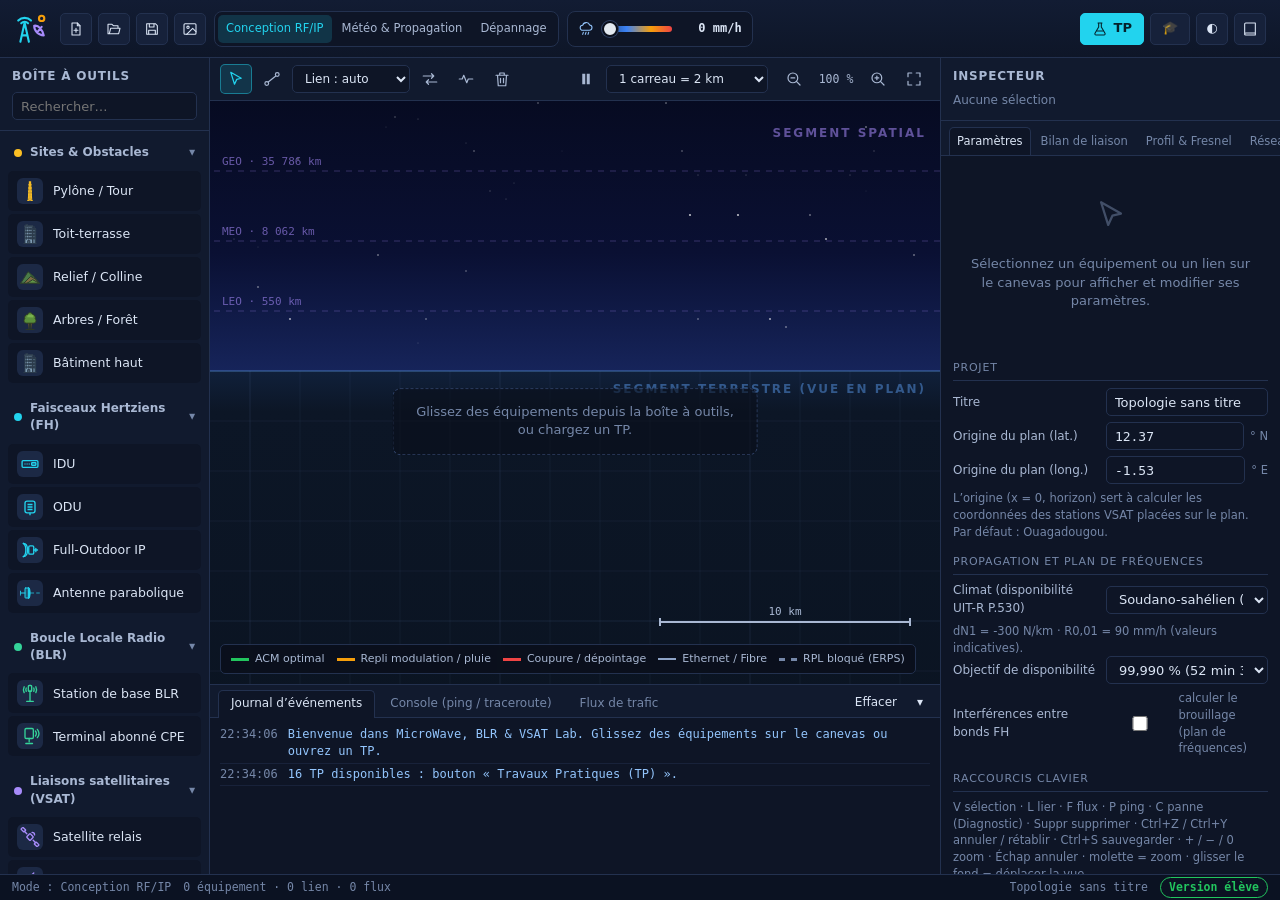
==== commit d1170d59: "Publication du site (source : feature/volet-pedagogique-optisim ef17016)" ====
--- a/index.html
+++ b/index.html
@@ -6,6 +6,7 @@
   <title>MicroWave, BLR &amp; VSAT Lab</title>
   <meta name="description" content="Simulateur pédagogique de réseaux Faisceaux Hertziens, Boucle Locale Radio et VSAT — Bac Pro Télécommunications." />
   <link rel="stylesheet" href="style.css" />
+  <script>try { if (localStorage.getItem('mbv-theme') === 'light') document.documentElement.dataset.theme = 'light'; } catch (e) {}</script>
 </head>
 <body data-mode="design">
 
@@ -108,8 +109,11 @@
     </div>
 
     <div class="topbar-group">
-      <button class="btn btn-accent" id="btn-labs"><svg class="i"><use href="#ico-lab"/></svg><span>Travaux Pratiques (TP)</span></button>
-      <button class="btn" id="btn-docs"><svg class="i"><use href="#ico-book"/></svg><span>Documentation</span></button>
+      <button class="btn btn-accent" id="btn-labs" title="Tutoriels, travaux pratiques et exercices corrigés"><svg class="i"><use href="#ico-lab"/></svg><span class="lbl-long">Travaux Pratiques (TP)</span><span class="lbl-short">TP</span></button>
+      <button class="btn" id="btn-exam" title="Examen : passer une épreuve à partir d’un sujet ; version enseignant : créer des sujets, sujets individuels, corriger les copies"><span class="exam-ico">🎓</span><span class="lbl-long">Examen</span></button>
+      
+      <button class="btn btn-icon" id="btn-theme" title="Thème clair / sombre (mémorisé sur ce poste)" aria-label="Changer de thème">◐</button>
+      <button class="btn" id="btn-docs" title="Guide de l’utilisateur, instruments de mesure, fiches d’ingénierie et cours"><svg class="i"><use href="#ico-book"/></svg><span>Documentation</span></button>
     </div>
   </header>
 
@@ -119,6 +123,7 @@
          2. PANNEAU GAUCHE — BOÎTE À OUTILS
          =============================================================== -->
     <aside class="panel toolbox" id="toolbox" aria-label="Boîte à outils">
+      <div class="resizer" data-resize="left" title="Tirer pour élargir la boîte à outils (double-clic : largeur par défaut)"></div>
       <div class="panel-head">
         <h2>Boîte à outils</h2>
         <input type="search" id="palette-search" class="search" placeholder="Rechercher…" aria-label="Rechercher un équipement" />
@@ -257,6 +262,7 @@
 
       <!-- Console / Journal (bas du canevas) -->
       <div class="console" id="console">
+        <div class="resizer" data-resize="console" title="Tirer pour agrandir la console (double-clic : hauteur par défaut)"></div>
         <div class="console-tabs" role="tablist">
           <button class="ctab active" data-ctab="log" role="tab">Journal d’événements</button>
           <button class="ctab" data-ctab="term" role="tab">Console (ping / traceroute)</button>
@@ -279,6 +285,7 @@
          4. PANNEAU DROIT — INSPECTEUR & ANALYSEURS
          =============================================================== -->
     <aside class="panel inspector" id="inspector" aria-label="Inspecteur">
+      <div class="resizer" data-resize="right" title="Tirer pour élargir l’inspecteur (double-clic : largeur par défaut)"></div>
       <div class="panel-head">
         <h2 id="insp-title">Inspecteur</h2>
         <span id="insp-subtitle" class="insp-sub">Aucune sélection</span>
@@ -343,16 +350,17 @@
   <div class="modal" id="modal-docs" role="dialog" aria-modal="true" aria-labelledby="docs-title" hidden>
     <div class="modal-box modal-wide">
       <div class="modal-head">
-        <h2 id="docs-title">Cours FH, BLR, VSAT &amp; Microwave IP</h2>
+        <h2 id="docs-title">Documentation — Guide de l’utilisateur &amp; Cours FH, BLR, VSAT</h2>
         <button class="btn btn-icon btn-ghost modal-close" data-close="modal-docs" title="Fermer"><svg class="i"><use href="#ico-close"/></svg></button>
       </div>
       <div class="modal-split">
-        <nav class="modal-nav" id="docs-toc" aria-label="Sommaire du cours"></nav>
+        <div class="modal-nav docs-nav"><input type="search" id="docs-search" class="search" placeholder="Rechercher dans la documentation…" aria-label="Rechercher dans la documentation" /><nav id="docs-toc" aria-label="Sommaire de la documentation"></nav></div>
         <article class="modal-content doc" id="docs-content"></article>
       </div>
     </div>
   </div>
 
+  
   <!-- Boîte de dialogue générique (flux, confirmation…) -->
   <div class="modal" id="modal-dialog" role="dialog" aria-modal="true" aria-labelledby="dialog-title" hidden>
     <div class="modal-box modal-small">
@@ -391,8 +399,10 @@
   <script src="pannes.js"></script>
   <script src="tutorials.js"></script>
   <script src="labs.js"></script>
+  <script src="docs.js"></script>
   <script src="exercises.js"></script>
   <script src="exam.js"></script>
+  
   <script src="app.js"></script>
 </body>
 </html>
--- a/style.css
+++ b/style.css
@@ -49,6 +49,97 @@
   --left-w: 250px;
   --right-w: 380px;
   --console-h: 190px;
+  /* Couleurs de texte d'état et habillage (redéfinies par le thème clair) */
+  --t-ok: #86efac;
+  --t-warn: #fcd34d;
+  --t-err: #fca5a5;
+  --t-info: #93c5fd;
+  --t-amber: #fde68a;
+  --t-err-soft: #fecaca;
+  --t-info-soft: #bfdbfe;
+  --t-violet: #e9d5ff;
+  --t-pink: #fbcfe8;
+  --topbar-1: #121c33;
+  --topbar-2: #0e1628;
+  --overlay: rgba(10, 15, 28, 0.82);
+  --overlay-2: rgba(10, 15, 28, 0.6);
+  --coach-bg: rgba(17, 26, 46, 0.97);
+  --formula-bg: #0b1222;
+  --statusbar-bg: #0b1222;
+  --star: #fff;
+  /* Canevas : ciel (segment spatial), sol (segment terrestre), pluie */
+  --sky-0: #02040b;
+  --sky-1: #0a1033;
+  --sky-2: #16245a;
+  --ground-0: #10203a;
+  --ground-1: #0c1626;
+  --ground-2: #0a1320;
+  --rain-stroke: #93c5fd;
+}
+
+/* ------------------------------------------------------------------
+ * THÈME CLAIR (bouton ◐ de la barre supérieure, mémorisé sur le poste)
+ * ------------------------------------------------------------------ */
+:root[data-theme='light'] {
+  --bg: #f4f6fb;
+  --bg-2: #eef2f8;
+  --panel: #ffffff;
+  --panel-2: #f1f5f9;
+  --panel-3: #e2e8f0;
+  --border: #d5dde9;
+  --border-2: #b9c6d8;
+  --text: #0f172a;
+  --text-2: #334155;
+  --muted: #64748b;
+  --accent: #0891b2;
+  --accent-2: #0e7490;
+  --accent-ink: #ffffff;
+  --violet: #7c3aed;
+  --ok: #16a34a;
+  --warn: #d97706;
+  --err: #dc2626;
+  --info: #2563eb;
+  --fh: #0891b2;
+  --blr: #059669;
+  --vsat: #7c3aed;
+  --ip: #db2777;
+  --site: #b45309;
+  --wire: #64748b;
+  --fiber: #ea580c;
+  --space-1: #dbeafe;
+  --space-2: #eff6ff;
+  --earth-1: #f8fafc;
+  --earth-2: #f1f5f9;
+  --grid: rgba(30, 64, 120, 0.08);
+  --grid-major: rgba(30, 64, 120, 0.16);
+  --shadow: 0 10px 30px rgba(15, 23, 42, 0.18);
+  --t-ok: #15803d;
+  --t-warn: #a16207;
+  --t-err: #b91c1c;
+  --t-info: #1d4ed8;
+  --t-amber: #92400e;
+  --t-err-soft: #991b1b;
+  --t-info-soft: #1e40af;
+  --t-violet: #6d28d9;
+  --t-pink: #9d174d;
+  --topbar-1: #ffffff;
+  --topbar-2: #eef2f8;
+  --overlay: rgba(255, 255, 255, 0.9);
+  --overlay-2: rgba(255, 255, 255, 0.75);
+  --coach-bg: rgba(255, 255, 255, 0.97);
+  --formula-bg: #f5f3ff;
+  --statusbar-bg: #e8edf5;
+  --star: transparent;
+  --sky-0: #bfdbfe;
+  --sky-1: #dbeafe;
+  --sky-2: #eff6ff;
+  --ground-0: #e2e8f0;
+  --ground-1: #f1f5f9;
+  --ground-2: #f8fafc;
+  --rain-stroke: #2563eb;
+}
+:root[data-theme='light'] .brand h1 {
+  color: var(--text);
 }
 
 /* ------------------------------------------------------------------
@@ -176,7 +267,7 @@
 .btn-danger {
   background: rgba(239, 68, 68, 0.15);
   border-color: rgba(239, 68, 68, 0.5);
-  color: #fca5a5;
+  color: var(--t-err);
 }
 .btn-danger:hover {
   background: rgba(239, 68, 68, 0.28);
@@ -257,7 +348,7 @@
   align-items: center;
   gap: 14px;
   padding: 0 14px;
-  background: linear-gradient(180deg, #121c33, #0e1628);
+  background: linear-gradient(180deg, var(--topbar-1), var(--topbar-2));
   border-bottom: 1px solid var(--border);
   position: relative;
   z-index: 20;
@@ -323,11 +414,11 @@
 }
 .mode-btn.active[data-mode='weather'] {
   background: rgba(96, 165, 250, 0.18);
-  color: #93c5fd;
+  color: var(--t-info);
 }
 .mode-btn.active[data-mode='diag'] {
   background: rgba(239, 68, 68, 0.16);
-  color: #fca5a5;
+  color: var(--t-err);
 }
 
 /* Curseur de pluie */
@@ -339,7 +430,7 @@
   height: 36px;
 }
 .rain-icon {
-  color: #93c5fd;
+  color: var(--t-info);
 }
 .rain-label {
   font-size: 12px;
@@ -627,7 +718,7 @@
 .tool[data-tool='cut'].active {
   background: rgba(239, 68, 68, 0.15);
   border-color: rgba(239, 68, 68, 0.5);
-  color: #fca5a5;
+  color: var(--t-err);
 }
 body:not([data-mode='diag']) .diag-only {
   display: none;
@@ -693,7 +784,7 @@
   flex-wrap: wrap;
   gap: 4px 12px;
   padding: 6px 10px;
-  background: rgba(10, 15, 28, 0.82);
+  background: var(--overlay);
   border: 1px solid var(--border);
   border-radius: var(--radius-sm);
   font-size: 11px;
@@ -738,7 +829,7 @@
   color: var(--muted);
   border: 1px dashed var(--border-2);
   border-radius: var(--radius);
-  background: rgba(10, 15, 28, 0.6);
+  background: var(--overlay-2);
   pointer-events: none;
   font-size: 13px;
   text-align: center;
@@ -823,7 +914,7 @@
   font-family: var(--mono);
 }
 .star {
-  fill: #fff;
+  fill: var(--star);
 }
 .grid-minor {
   stroke: var(--grid);
@@ -1027,13 +1118,13 @@
   pointer-events: none;
 }
 .link-label.st-optimal {
-  fill: #86efac;
+  fill: var(--t-ok);
 }
 .link-label.st-degraded {
-  fill: #fcd34d;
+  fill: var(--t-warn);
 }
 .link-label.st-down {
-  fill: #fca5a5;
+  fill: var(--t-err);
 }
 .cut-mark {
   stroke: var(--err);
@@ -1200,16 +1291,16 @@
   flex: none;
 }
 .log-list .ok {
-  color: #86efac;
+  color: var(--t-ok);
 }
 .log-list .warn {
-  color: #fcd34d;
+  color: var(--t-warn);
 }
 .log-list .error {
-  color: #fca5a5;
+  color: var(--t-err);
 }
 .log-list .info {
-  color: #93c5fd;
+  color: var(--t-info);
 }
 .terminal {
   margin: 0;
@@ -1225,7 +1316,7 @@
   color: var(--accent);
 }
 .terminal .t-err {
-  color: #fca5a5;
+  color: var(--t-err);
 }
 
 /* ------------------------------------------------------------------
@@ -1407,19 +1498,19 @@
 }
 .status-pill.optimal,
 .status-pill.ok {
-  color: #86efac;
+  color: var(--t-ok);
   background: rgba(34, 197, 94, 0.13);
 }
 .status-pill.degraded,
 .status-pill.warn,
 .status-pill.congested {
-  color: #fcd34d;
+  color: var(--t-warn);
   background: rgba(245, 158, 11, 0.13);
 }
 .status-pill.down,
 .status-pill.err,
 .status-pill.storm {
-  color: #fca5a5;
+  color: var(--t-err);
   background: rgba(239, 68, 68, 0.13);
 }
 
@@ -1456,7 +1547,7 @@
 .calc-step .cs-formula {
   font-family: var(--mono);
   font-size: 11px;
-  color: #c4b5fd;
+  color: var(--t-violet);
   margin-top: 3px;
 }
 .calc-step .cs-subst {
@@ -1468,7 +1559,7 @@
 }
 .calc-step .cs-note {
   font-size: 11px;
-  color: #fcd34d;
+  color: var(--t-warn);
   margin-top: 3px;
 }
 .calc-group-title {
@@ -1916,13 +2007,13 @@
 .formula {
   font-family: var(--mono);
   font-size: 14px;
-  background: #0b1222;
+  background: var(--formula-bg);
   border: 1px solid var(--border-2);
   border-left: 3px solid var(--violet);
   border-radius: var(--radius-sm);
   padding: 10px 14px;
   margin: 8px 0 12px;
-  color: #e9d5ff;
+  color: var(--t-violet);
   overflow-x: auto;
 }
 .note,
@@ -1972,7 +2063,7 @@
   max-height: 60vh;
   display: flex;
   flex-direction: column;
-  background: rgba(17, 26, 46, 0.97);
+  background: var(--coach-bg);
   border: 1px solid rgba(34, 211, 238, 0.45);
   border-radius: 10px;
   box-shadow: var(--shadow);
@@ -2039,11 +2130,11 @@
   font-size: 12px;
 }
 .coach-body .check.ok {
-  color: #86efac;
+  color: var(--t-ok);
   background: rgba(34, 197, 94, 0.1);
 }
 .coach-body .check.ko {
-  color: #fcd34d;
+  color: var(--t-warn);
 }
 .coach-foot {
   display: flex;
@@ -2064,7 +2155,7 @@
   align-items: center;
   gap: 18px;
   padding: 0 12px;
-  background: #0b1222;
+  background: var(--statusbar-bg);
   border-top: 1px solid var(--border);
   font-size: 11.5px;
   color: var(--muted);
@@ -2074,19 +2165,19 @@
   flex: 1;
 }
 #st-health.ok {
-  color: #86efac;
+  color: var(--t-ok);
 }
 #st-health.warn {
-  color: #fcd34d;
+  color: var(--t-warn);
 }
 #st-health.error {
-  color: #fca5a5;
+  color: var(--t-err);
 }
 
 /* ------------------------------------------------------------------
  * 13. ADAPTATION AUX ÉCRANS PLUS PETITS
  * ------------------------------------------------------------------ */
-@media (max-width: 1800px) {
+@media (max-width: 2050px) {
   .brand-sub,
   .rain-desc {
     display: none;
@@ -2208,7 +2299,7 @@
 #btn-storm.running {
   background: rgba(239, 68, 68, 0.18);
   border-color: rgba(239, 68, 68, 0.5);
-  color: #fca5a5;
+  color: var(--t-err);
 }
 .dir-switch {
   display: inline-flex;
@@ -2245,17 +2336,17 @@
   font-size: 12px;
   background: rgba(245, 158, 11, 0.09);
   border: 1px solid rgba(245, 158, 11, 0.35);
-  color: #fde68a;
+  color: var(--t-amber);
 }
 .issue-list li.error {
   background: rgba(239, 68, 68, 0.09);
   border-color: rgba(239, 68, 68, 0.4);
-  color: #fecaca;
+  color: var(--t-err-soft);
 }
 .issue-list li.info {
   background: rgba(96, 165, 250, 0.08);
   border-color: rgba(96, 165, 250, 0.35);
-  color: #bfdbfe;
+  color: var(--t-info-soft);
 }
 .ring-card,
 .flow-card {
@@ -2316,17 +2407,17 @@
 .hdr-stack span.h-vlan {
   background: rgba(52, 211, 153, 0.15);
   border-color: rgba(52, 211, 153, 0.45);
-  color: #a7f3d0;
+  color: var(--t-ok);
 }
 .hdr-stack span.h-mpls {
   background: rgba(244, 114, 182, 0.15);
   border-color: rgba(244, 114, 182, 0.45);
-  color: #fbcfe8;
+  color: var(--t-pink);
 }
 .hdr-stack span.h-ip {
   background: rgba(96, 165, 250, 0.13);
   border-color: rgba(96, 165, 250, 0.4);
-  color: #bfdbfe;
+  color: var(--t-info-soft);
 }
 .hdr-seg {
   font-size: 11px;
@@ -2369,17 +2460,17 @@
 .verdict.ok {
   background: rgba(34, 197, 94, 0.09);
   border-color: rgba(34, 197, 94, 0.4);
-  color: #bbf7d0;
+  color: var(--t-ok);
 }
 .verdict.warn {
   background: rgba(245, 158, 11, 0.09);
   border-color: rgba(245, 158, 11, 0.4);
-  color: #fde68a;
+  color: var(--t-amber);
 }
 .verdict.err {
   background: rgba(239, 68, 68, 0.09);
   border-color: rgba(239, 68, 68, 0.4);
-  color: #fecaca;
+  color: var(--t-err-soft);
 }
 .coach-head.dragging {
   cursor: grabbing;
@@ -2451,7 +2542,7 @@
   opacity: 0.7;
 }
 .height-handle .hh-text {
-  fill: #fde68a;
+  fill: var(--t-amber);
   font-size: 10px;
   font-weight: 700;
   font-family: var(--mono);
@@ -2484,7 +2575,7 @@
 }
 .answer-title {
   font-weight: 700;
-  color: #86efac;
+  color: var(--t-ok);
   margin-bottom: 4px;
 }
 .answer p {
@@ -2516,12 +2607,12 @@
   border-radius: var(--radius-sm);
   background: rgba(245, 158, 11, 0.1);
   border: 1px solid rgba(245, 158, 11, 0.45);
-  color: #fde68a;
+  color: var(--t-amber);
   font-size: 12.5px;
 }
 .btn-teacher-on {
   border-color: rgba(34, 197, 94, 0.6);
-  color: #86efac;
+  color: var(--t-ok);
 }
 @media print {
   .answer {
@@ -2886,7 +2977,7 @@
   font-family: var(--mono);
   font-weight: 700;
   font-size: 14px;
-  color: #fecaca;
+  color: var(--t-err-soft);
 }
 .act-count.exam-live {
   background: var(--err);
@@ -3170,3 +3261,225 @@
   opacity: 0.45;
   pointer-events: none;
 }
+
+/* Documentation : sommaire par rubriques et recherche */
+.docs-nav {
+  display: flex;
+  flex-direction: column;
+  gap: 8px;
+}
+.docs-nav .search {
+  width: 100%;
+  padding: 7px 9px;
+  flex: 0 0 auto;
+}
+.docs-nav .nav-item {
+  padding: 6px 10px;
+  margin-bottom: 2px;
+}
+.nav-group {
+  margin: 12px 4px 4px;
+  font-size: 11px;
+  font-weight: 700;
+  letter-spacing: 0.06em;
+  text-transform: uppercase;
+  color: var(--accent);
+}
+.nav-group:first-child {
+  margin-top: 0;
+}
+.doc-group {
+  text-transform: uppercase;
+  letter-spacing: 0.06em;
+  font-size: 11px;
+}
+.doc kbd {
+  font-family: var(--mono);
+  font-size: 11.5px;
+  padding: 1px 6px;
+  border: 1px solid var(--border-2);
+  border-bottom-width: 2px;
+  border-radius: 4px;
+  background: var(--bg-2);
+}
+.doc a[data-doc] {
+  color: var(--accent);
+}
+
+/* Examen : consignes, alertes de correction, barème modifiable */
+.exam-consignes {
+  border: 1px solid var(--border-2);
+  border-left: 3px solid var(--accent);
+  border-radius: var(--radius-sm);
+  background: var(--bg-2);
+  padding: 8px 12px;
+  margin: 8px 0;
+  font-size: 13px;
+}
+.exam-consignes > div {
+  margin-top: 4px;
+  white-space: normal;
+}
+#exam-banner .btn {
+  margin-left: 4px;
+}
+.gr-alert {
+  color: #f59e0b;
+  font-size: 11px;
+  font-weight: 700;
+}
+.gr-bareme {
+  display: flex;
+  flex-wrap: wrap;
+  gap: 8px 16px;
+  margin-top: 6px;
+  font-size: 12px;
+}
+.gr-bareme input {
+  width: 60px;
+}
+#cr-consignes,
+#iv-list {
+  width: 100%;
+  font-family: inherit;
+}
+/* Examen : le bandeau occupe une seconde ligne de la barre supérieure (rien ne déborde) */
+body.exam-mode {
+  --topbar-h: 98px;
+}
+body.exam-mode .topbar {
+  flex-wrap: wrap;
+  align-content: center;
+  row-gap: 6px;
+}
+body.exam-mode #exam-banner {
+  order: 99;
+  flex: 1 0 100%;
+  justify-content: center;
+}
+/* Barre supérieure : libellés courts sur les écrans de 1280 à 1660 px */
+.lbl-short {
+  display: none;
+}
+@media (max-width: 1660px) {
+  #btn-labs .lbl-long,
+  #btn-exam .lbl-long {
+    display: none;
+  }
+  #btn-labs .lbl-short {
+    display: inline;
+  }
+  #rain-slider {
+    width: 80px;
+  }
+}
+@media (max-width: 1320px) {
+  .brand-text {
+    display: none;
+  }
+}
+
+/* Dossier technique (version enseignant) */
+.modal-medium {
+  max-width: 780px;
+  max-height: calc(100vh - 40px);
+  display: flex;
+  flex-direction: column;
+}
+.ds-sections {
+  display: grid;
+  grid-template-columns: repeat(2, minmax(0, 1fr));
+  gap: 4px 16px;
+  margin: 6px 0 12px;
+  font-size: 13px;
+}
+#ds-notes {
+  width: 100%;
+  font-family: inherit;
+}
+@media (max-width: 1780px) {
+  #btn-dossier .lbl-long,
+  #btn-exam .lbl-long,
+  #btn-labs .lbl-long {
+    display: none;
+  }
+  #btn-labs .lbl-short {
+    display: inline;
+  }
+}
+@media (max-width: 1320px) {
+  .rain-label {
+    display: none;
+  }
+  #rain-slider {
+    width: 70px;
+  }
+}
+
+/* Fiche de recette (onglet Bilan, sans sélection) */
+.recette {
+  margin-top: 12px;
+  text-align: left;
+}
+.recette-table td {
+  vertical-align: top;
+}
+.recette-table .rec-in {
+  width: 74px;
+}
+.recette-table .st-ok {
+  color: var(--ok, #22c55e);
+}
+.recette-table .st-weak {
+  color: #f59e0b;
+}
+.recette-table .st-los {
+  color: #ef4444;
+}
+.recette-ens {
+  border: 1px dashed #f59e0b;
+  border-radius: 8px;
+  padding: 8px 10px;
+  margin: 10px 0;
+}
+
+/* Panneaux redimensionnables : poignées sur les bords intérieurs (double-clic : taille par défaut) */
+.toolbox,
+.inspector,
+.console {
+  position: relative;
+}
+.resizer {
+  position: absolute;
+  z-index: 6;
+  background: transparent;
+  transition: background 0.15s;
+}
+.resizer:hover,
+.resizer.dragging {
+  background: rgba(34, 211, 238, 0.35);
+}
+.resizer[data-resize='left'] {
+  top: 0;
+  right: -3px;
+  width: 6px;
+  height: 100%;
+  cursor: col-resize;
+}
+.resizer[data-resize='right'] {
+  top: 0;
+  left: -3px;
+  width: 6px;
+  height: 100%;
+  cursor: col-resize;
+}
+.resizer[data-resize='console'] {
+  left: 0;
+  top: -3px;
+  height: 6px;
+  width: 100%;
+  cursor: row-resize;
+}
+body.resizing {
+  user-select: none;
+}
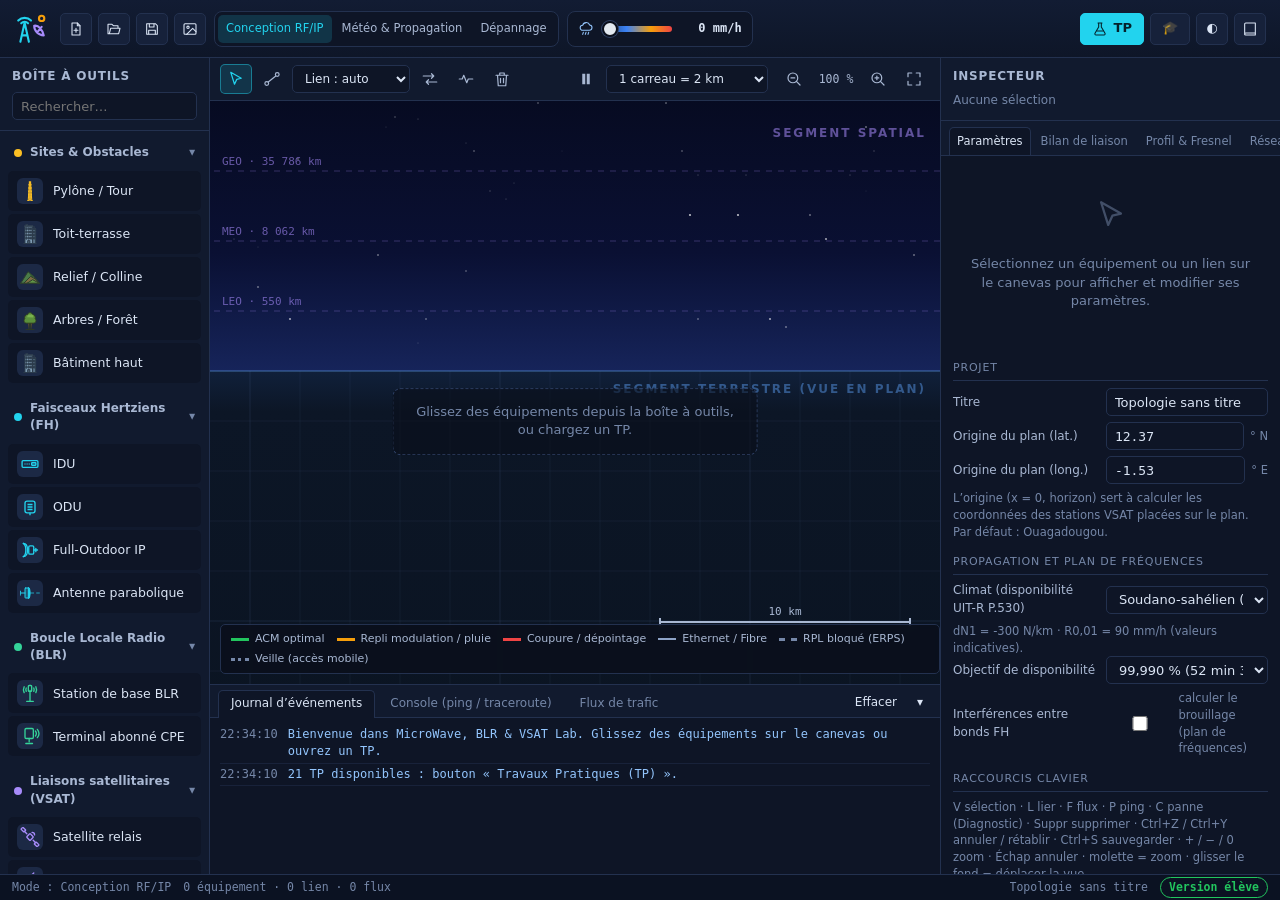
==== commit aa7620a5: "Publication du site (source : feature/direct-to-device 794b802)" ====
--- a/index.html
+++ b/index.html
@@ -36,6 +36,12 @@
       <symbol id="ico-lnb" viewBox="0 0 24 24"><g fill="none" stroke="currentColor" stroke-width="1.6" stroke-linejoin="round" stroke-linecap="round"><path d="M3 9h5l3-2v10l-3-2H3z"/><rect x="11" y="8" width="9" height="8" rx="1.5"/><path d="M14 13.5l1.5-3 1.5 3"/></g></symbol>
       <symbol id="ico-vsatModem" viewBox="0 0 24 24"><g fill="none" stroke="currentColor" stroke-width="1.6" stroke-linejoin="round" stroke-linecap="round"><rect x="2.5" y="9" width="19" height="8" rx="1.5"/><path d="M6 13h.01M9 13h.01M12 13h.01M15.5 13h3M8 9 6 4.5M16 9l2-4.5"/></g></symbol>
       <!-- Réseau IP -->
+      <symbol id="ico-d2dSat" viewBox="0 0 24 24"><g fill="none" stroke="currentColor" stroke-width="1.6" stroke-linejoin="round" stroke-linecap="round"><rect x="9.5" y="6" width="5" height="5" rx="1"/><rect x="1.5" y="3" width="6" height="11" rx=".6"/><rect x="16.5" y="3" width="6" height="11" rx=".6"/><path d="M7.5 8.5h2M14.5 8.5h2M4.5 3v11M19.5 3v11M12 11v2M8 17.5a5.5 5.5 0 0 0 8 0M6 20a8.5 8.5 0 0 0 12 0"/></g></symbol>
+      <symbol id="ico-ntnGateway" viewBox="0 0 24 24"><g fill="none" stroke="currentColor" stroke-width="1.6" stroke-linejoin="round" stroke-linecap="round"><path d="M4 10a7 7 0 0 0 9.5 6.5"/><path d="M4 10c3-1.2 7.8 1.5 9.5 6.5"/><path d="m8.5 13.5 5-6M13.5 7.5l1.3-1.3M8.5 15v4M4 21h9l-1.5-2.5h-6z"/><path d="M17 4h5M17 7.5h5M17 11h5"/></g></symbol>
+      <symbol id="ico-mobileCore" viewBox="0 0 24 24"><g fill="none" stroke="currentColor" stroke-width="1.6" stroke-linejoin="round" stroke-linecap="round"><rect x="4" y="3" width="16" height="5" rx="1"/><rect x="4" y="9.5" width="16" height="5" rx="1"/><rect x="4" y="16" width="16" height="5" rx="1"/><path d="M7 5.5h.01M7 12h.01M7 18.5h.01M11 5.5h6M11 12h6M11 18.5h6"/></g></symbol>
+      <symbol id="ico-ue" viewBox="0 0 24 24"><g fill="none" stroke="currentColor" stroke-width="1.6" stroke-linejoin="round" stroke-linecap="round"><rect x="7" y="3" width="10" height="18" rx="2"/><path d="M11 18h2M17.5 4.5a4 4 0 0 1 2 3.5M19.5 2.5a7 7 0 0 1 2.5 5.5"/></g></symbol>
+      <symbol id="ico-iotDevice" viewBox="0 0 24 24"><g fill="none" stroke="currentColor" stroke-width="1.6" stroke-linejoin="round" stroke-linecap="round"><rect x="5" y="9" width="14" height="11" rx="2"/><circle cx="12" cy="14.5" r="2.2"/><path d="M12 9V5M9 3.5a4.5 4.5 0 0 1 6 0M7 1.8a7.5 7.5 0 0 1 10 0"/></g></symbol>
+      <symbol id="ico-vehicle" viewBox="0 0 24 24"><g fill="none" stroke="currentColor" stroke-width="1.6" stroke-linejoin="round" stroke-linecap="round"><path d="M3 16v-3l2-5h10l3 5h3v3z"/><circle cx="7.5" cy="16.5" r="2"/><circle cx="17" cy="16.5" r="2"/><path d="M6 8.5h8M12 8V4M10 3a3 3 0 0 1 4 0"/></g></symbol>
       <symbol id="ico-router" viewBox="0 0 24 24"><g fill="none" stroke="currentColor" stroke-width="1.6" stroke-linejoin="round" stroke-linecap="round"><ellipse cx="12" cy="12" rx="9.5" ry="6.5"/><path d="M7 10.5h4M9.5 8.5l2 2-2 2M17 13.5h-4M14.5 11.5l-2 2 2 2"/></g></symbol>
       <symbol id="ico-switch" viewBox="0 0 24 24"><g fill="none" stroke="currentColor" stroke-width="1.6" stroke-linejoin="round" stroke-linecap="round"><rect x="2" y="7" width="20" height="10" rx="1.5"/><path d="M6 10.5h9M13 9l2 1.5-2 1.5M18 13.5H9M11 12l-2 1.5 2 1.5"/></g></symbol>
       <symbol id="ico-gnodeb" viewBox="0 0 24 24"><g fill="none" stroke="currentColor" stroke-width="1.6" stroke-linejoin="round" stroke-linecap="round"><path d="M12 9v13M9 22h6M8 6l4 3 4-3"/><circle cx="12" cy="5" r="1.4"/><path d="M5.5 2.5a8 8 0 0 0 0 7M18.5 2.5a8 8 0 0 1 0 7"/></g></symbol>
@@ -172,6 +178,18 @@
         </details>
 
         <details class="pal-group" open>
+          <summary><span class="dot dot-d2d"></span>Direct-to-Device (D2D / NTN)</summary>
+          <div class="pal-items">
+            <div class="pal-item" draggable="true" data-type="d2dSat"><svg><use href="#ico-d2dSat"/></svg><span>Satellite D2D<small>Direct-to-Cell LEO · IoT-NTN</small></span></div>
+            <div class="pal-item" draggable="true" data-type="ntnGateway"><svg><use href="#ico-ntnGateway"/></svg><span>Station sol NTN<small>Gateway · liaison de connexion</small></span></div>
+            <div class="pal-item" draggable="true" data-type="mobileCore"><svg><use href="#ico-mobileCore"/></svg><span>Cœur mobile<small>EPC 4G / 5GC opérateur</small></span></div>
+            <div class="pal-item" draggable="true" data-type="ue"><svg><use href="#ico-ue"/></svg><span>Smartphone<small>Terminal 4G / NTN</small></span></div>
+            <div class="pal-item" draggable="true" data-type="iotDevice"><svg><use href="#ico-iotDevice"/></svg><span>Capteur IoT<small>NB-IoT NTN · pile</small></span></div>
+            <div class="pal-item" draggable="true" data-type="vehicle"><svg><use href="#ico-vehicle"/></svg><span>Véhicule connecté<small>Flotte · appel d’urgence</small></span></div>
+          </div>
+        </details>
+
+        <details class="pal-group" open>
           <summary><span class="dot dot-ip"></span>Réseau IP / MPLS</summary>
           <div class="pal-items">
             <div class="pal-item" draggable="true" data-type="router"><svg><use href="#ico-router"/></svg><span>Routeur IP/MPLS<small>PE / P · OSPF · LSP</small></span></div>
@@ -186,7 +204,7 @@
         </details>
 
         <div class="pal-help">
-          <p><b>Glisser</b> un équipement sur le canevas. <b>Outil Lier</b> (L) : cliquer deux équipements pour les relier — le type de lien (FH, BLR, VSAT, Ethernet…) est déduit automatiquement. <b>Hauteur d’un pylône</b> : tirez la poignée à son sommet (15 à 150 m).</p>
+          <p><b>Glisser</b> un équipement sur le canevas. <b>Outil Lier</b> (L) : cliquer deux équipements pour les relier — le type de lien (FH, BLR, VSAT, Direct-to-Device, Ethernet…) est déduit automatiquement. <b>Hauteur d’un pylône</b> : tirez la poignée à son sommet (15 à 150 m).</p>
         </div>
       </div>
     </aside>
@@ -255,6 +273,7 @@
           <span><i class="lg lg-down"></i>Coupure / dépointage</span>
           <span><i class="lg lg-wire"></i>Ethernet / Fibre</span>
           <span><i class="lg lg-blocked"></i>RPL bloqué (ERPS)</span>
+          <span><i class="lg lg-standby"></i>Veille (accès mobile)</span>
         </div>
         <div class="canvas-hint" id="canvas-hint">Glissez des équipements depuis la boîte à outils, ou chargez un TP.</div>
         <div class="toast-zone" id="toast-zone" aria-live="polite"></div>
@@ -395,6 +414,7 @@
   <script src="edition.js"></script>
   <script src="radio_physics.js"></script>
   <script src="sat_physics.js"></script>
+  <script src="d2d_physics.js"></script>
   <script src="ip_network.js"></script>
   <script src="pannes.js"></script>
   <script src="tutorials.js"></script>
--- a/style.css
+++ b/style.css
@@ -29,6 +29,7 @@
   --fh: #22d3ee;
   --blr: #34d399;
   --vsat: #a78bfa;
+  --d2d: #a3e635;
   --ip: #f472b6;
   --site: #fbbf24;
   --wire: #8ea3c7;
@@ -102,6 +103,7 @@
   --fh: #0891b2;
   --blr: #059669;
   --vsat: #7c3aed;
+  --d2d: #4d7c0f;
   --ip: #db2777;
   --site: #b45309;
   --wire: #64748b;
@@ -579,6 +581,9 @@
 .dot-vsat {
   background: var(--vsat);
 }
+.dot-d2d {
+  background: var(--d2d);
+}
 .dot-ip {
   background: var(--ip);
 }
@@ -646,6 +651,9 @@
   color: var(--vsat);
 }
 .pal-group:nth-of-type(5) .pal-item svg {
+  color: var(--d2d);
+}
+.pal-group:nth-of-type(6) .pal-item svg {
   color: var(--ip);
 }
 .pal-item.hidden {
@@ -819,6 +827,10 @@
 .lg-blocked {
   border-color: var(--muted);
   border-top-style: dashed;
+}
+.lg-standby {
+  border-color: var(--muted);
+  border-top-style: dotted;
 }
 .canvas-hint {
   position: absolute;
@@ -993,6 +1005,9 @@
 .node.cat-vsat .node-icon {
   color: var(--vsat);
 }
+.node.cat-d2d .node-icon {
+  color: var(--d2d);
+}
 .node.cat-ip .node-icon {
   color: var(--ip);
 }
@@ -1079,6 +1094,18 @@
   stroke-dasharray: 2 6;
   stroke-width: 2.6;
 }
+.link-d2d .link-line {
+  stroke-dasharray: 6 4 1 4;
+  stroke-width: 2.4;
+}
+.link-feeder .link-line {
+  stroke-dasharray: 2 6;
+  stroke-width: 2.6;
+}
+.link-cell .link-line {
+  stroke-dasharray: 8 5;
+  stroke-width: 2.2;
+}
 .link.st-optimal .link-line {
   stroke: var(--ok);
 }
@@ -1092,6 +1119,11 @@
   stroke: var(--err);
   stroke-dasharray: 3 5;
   opacity: 0.7;
+}
+.link.standby .link-line {
+  stroke: var(--muted);
+  stroke-dasharray: 3 6;
+  opacity: 0.75;
 }
 .link.blocked .link-line {
   stroke: var(--muted);
@@ -1911,6 +1943,10 @@
 .tag.vsat {
   color: var(--vsat);
   border-color: rgba(167, 139, 250, 0.35);
+}
+.tag.d2d {
+  color: var(--d2d);
+  border-color: rgba(163, 230, 53, 0.35);
 }
 .tag.ip {
   color: var(--ip);
@@ -3483,3 +3519,110 @@
 body.resizing {
   user-select: none;
 }
+/* Poignées des obstacles (hauteur, largeur) et des immeubles (étages) */
+.obstacle-mast {
+  stroke-dasharray: 3 3;
+  opacity: 0.7;
+}
+.width-handle {
+  cursor: ew-resize;
+}
+
+/* Direct-to-Device : empreinte du faisceau, niveau des calculs */
+.d2d-footprint {
+  pointer-events: none;
+}
+.d2d-footprint .fp-cone {
+  fill: var(--d2d);
+  fill-opacity: 0.06;
+  stroke: var(--d2d);
+  stroke-opacity: 0.35;
+  stroke-dasharray: 4 6;
+}
+.d2d-footprint .fp-ground {
+  stroke: var(--d2d);
+  stroke-width: 3;
+  stroke-opacity: 0.5;
+}
+.d2d-footprint .fp-label {
+  fill: var(--d2d);
+  font-size: 10px;
+  text-anchor: middle;
+  font-family: var(--mono);
+}
+.level-switch {
+  display: flex;
+  flex-wrap: wrap;
+  align-items: center;
+  gap: 6px 8px;
+  margin: 0 0 8px;
+  padding: 6px 8px;
+  border: 1px solid var(--border);
+  border-radius: 8px;
+}
+.level-switch label {
+  font-weight: 600;
+  font-size: 12px;
+}
+.level-switch .small-muted {
+  flex-basis: 100%;
+}
+.lvl-tag {
+  display: inline-block;
+  margin-right: 6px;
+  padding: 0 5px;
+  border-radius: 4px;
+  font-size: 9px;
+  font-weight: 700;
+  text-transform: uppercase;
+  letter-spacing: 0.03em;
+  vertical-align: 1px;
+  color: var(--accent-ink);
+  background: var(--accent);
+}
+.calc-step.lvl-master .lvl-tag {
+  background: var(--violet);
+}
+.services-table td .small-muted {
+  font-size: 10.5px;
+}
+.route-line {
+  stroke: var(--d2d);
+  stroke-width: 1.6;
+  stroke-dasharray: 2 5;
+  opacity: 0.7;
+}
+.route-end {
+  fill: var(--bg);
+  stroke: var(--d2d);
+  stroke-width: 1.5;
+}
+.route-label {
+  fill: var(--d2d);
+  font-size: 10px;
+  text-anchor: middle;
+  font-family: var(--mono);
+}
+.lvl-box {
+  margin: 10px 0;
+  padding: 8px 12px;
+  border-left: 4px solid var(--accent);
+  border-radius: 6px;
+  background: var(--panel-2);
+}
+.lvl-box.master {
+  border-left-color: var(--violet);
+}
+.lvl-box > b:first-child {
+  display: inline-block;
+  margin-right: 4px;
+  padding: 0 6px;
+  border-radius: 4px;
+  font-size: 10px;
+  text-transform: uppercase;
+  color: var(--accent-ink);
+  background: var(--accent);
+}
+.lvl-box.master > b:first-child {
+  background: var(--violet);
+}
